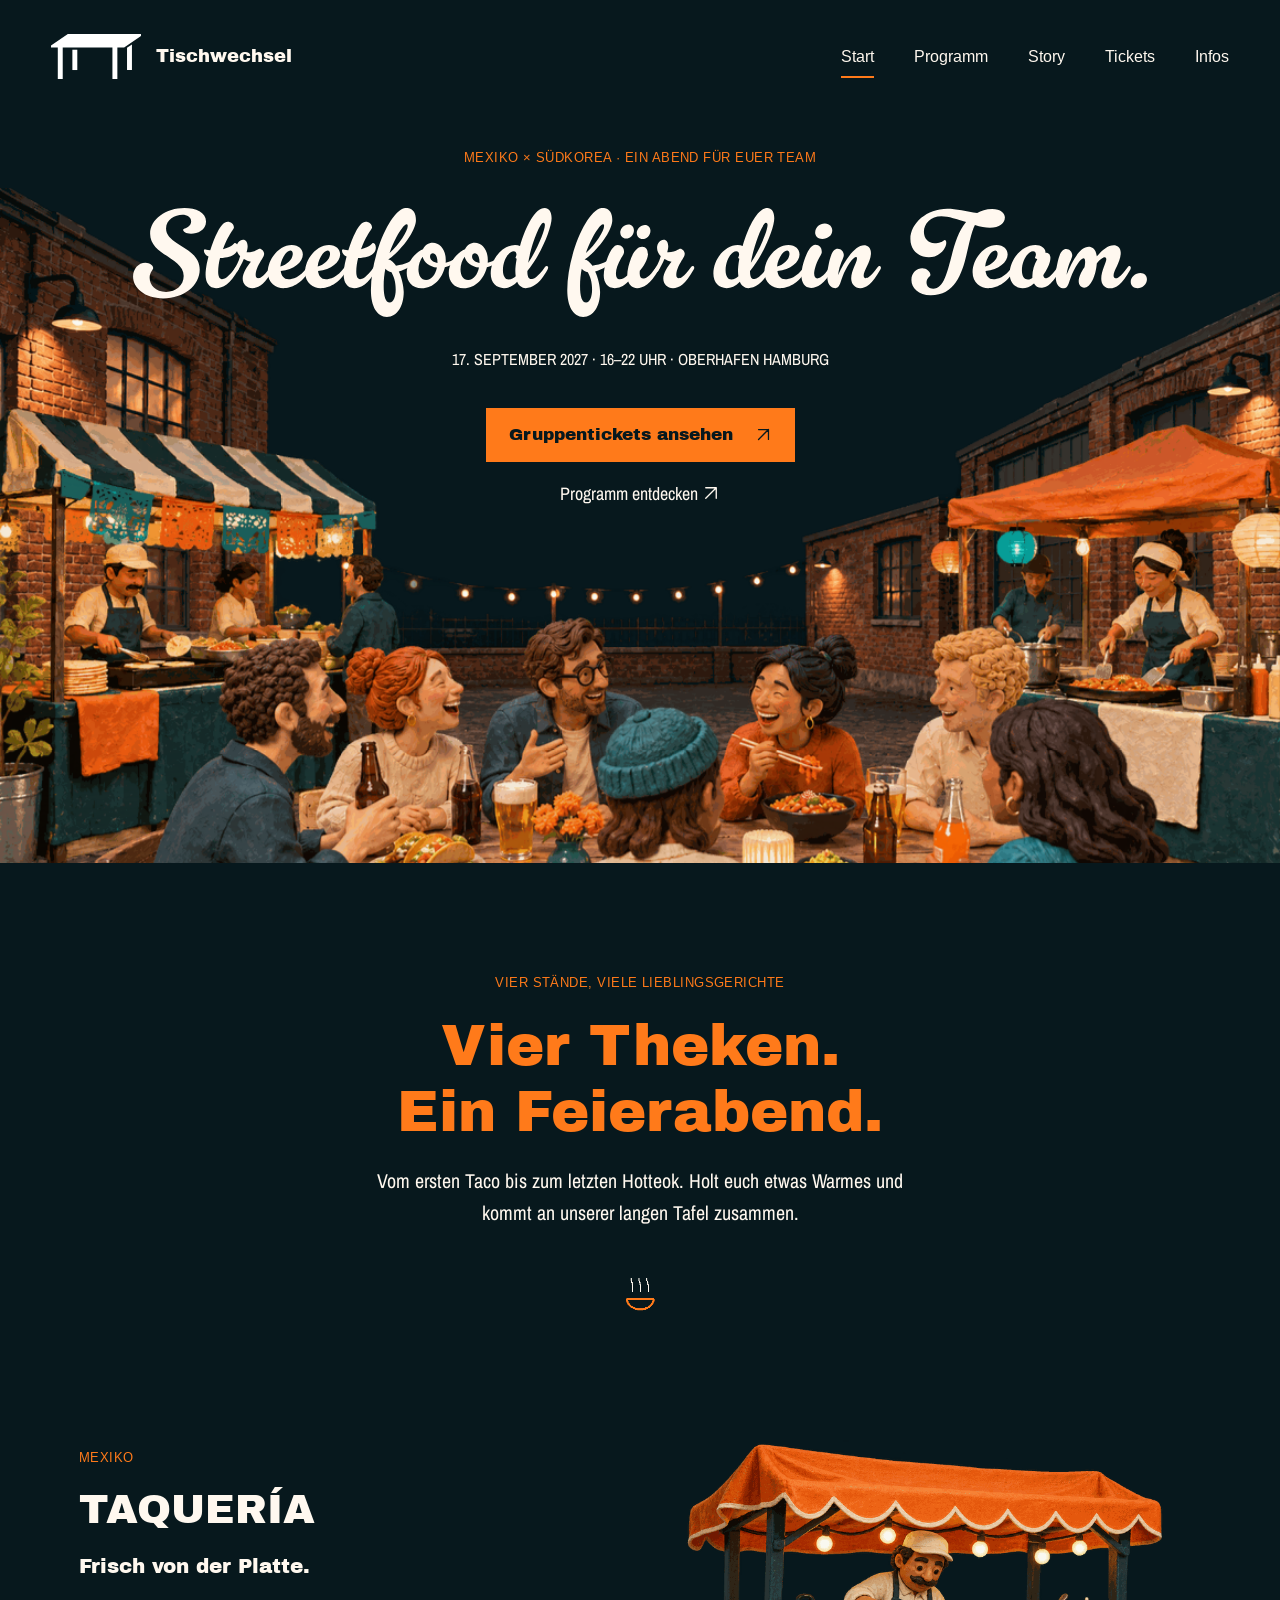
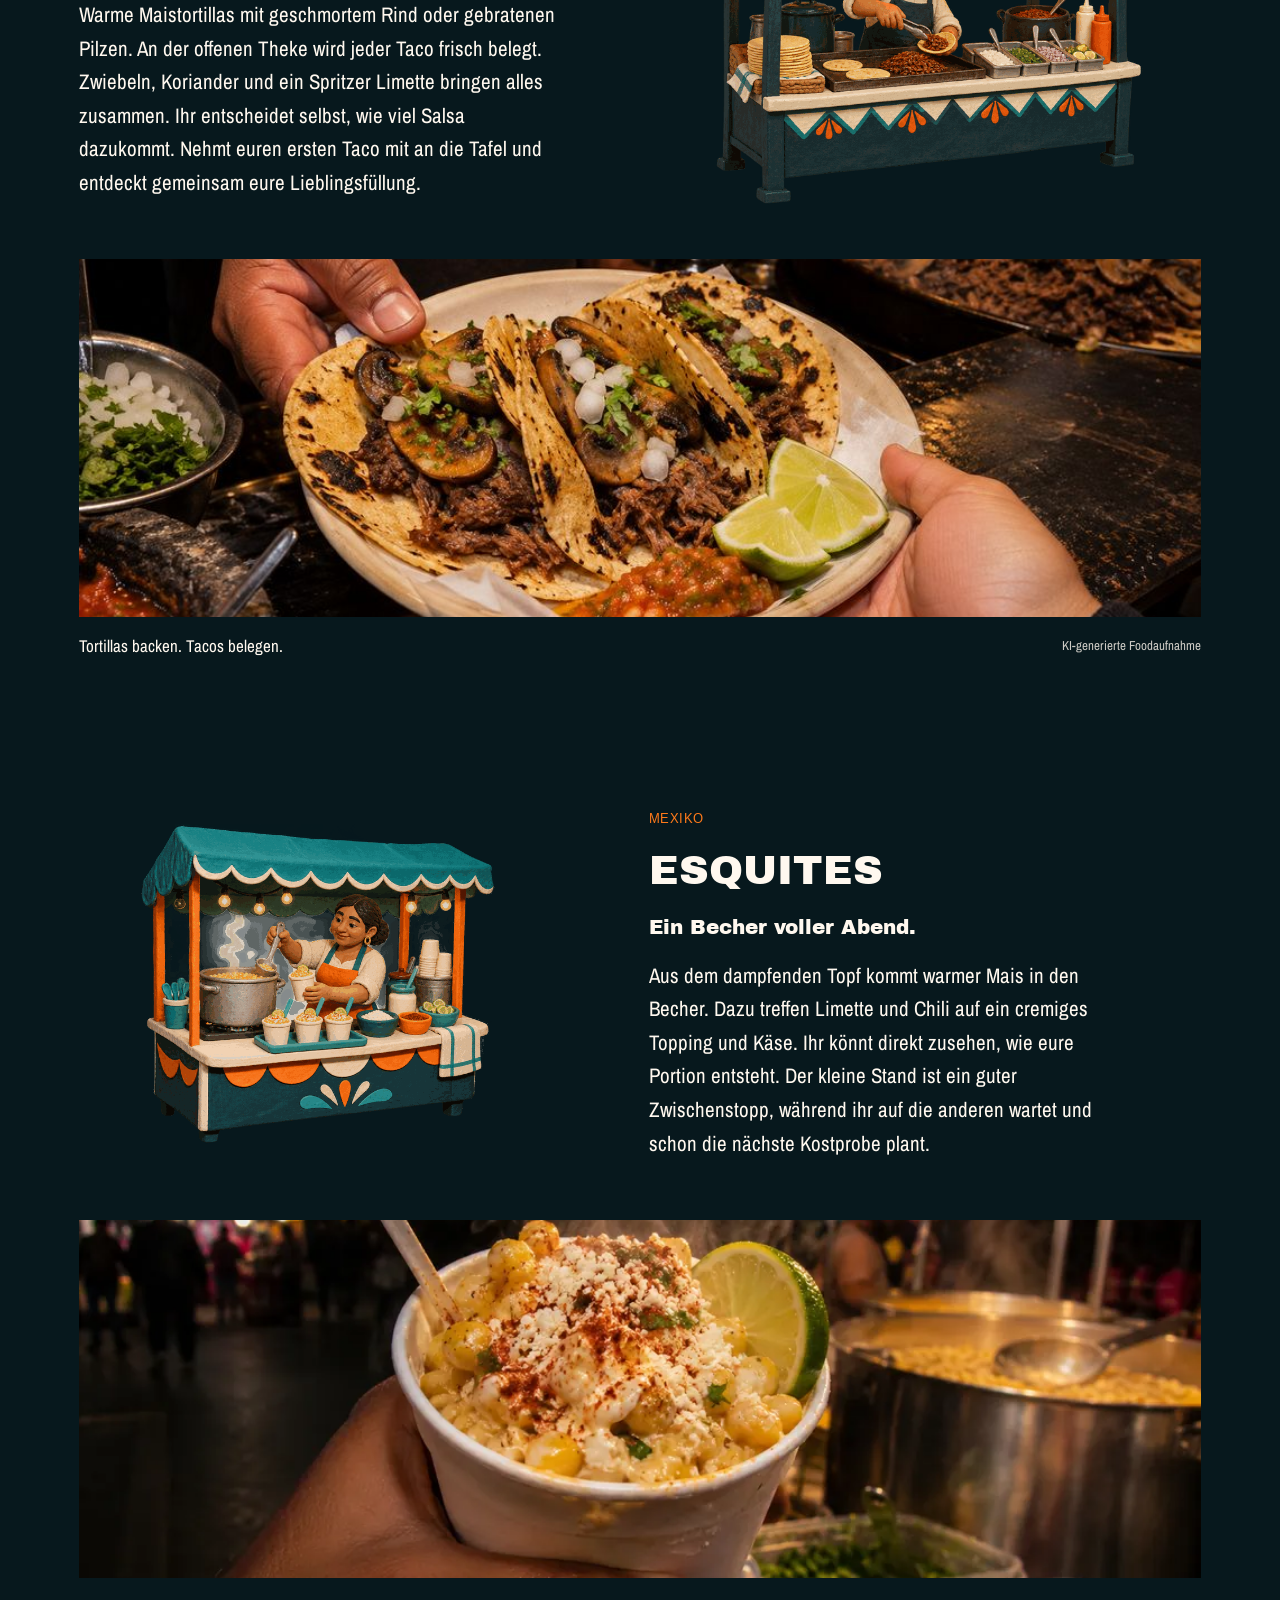
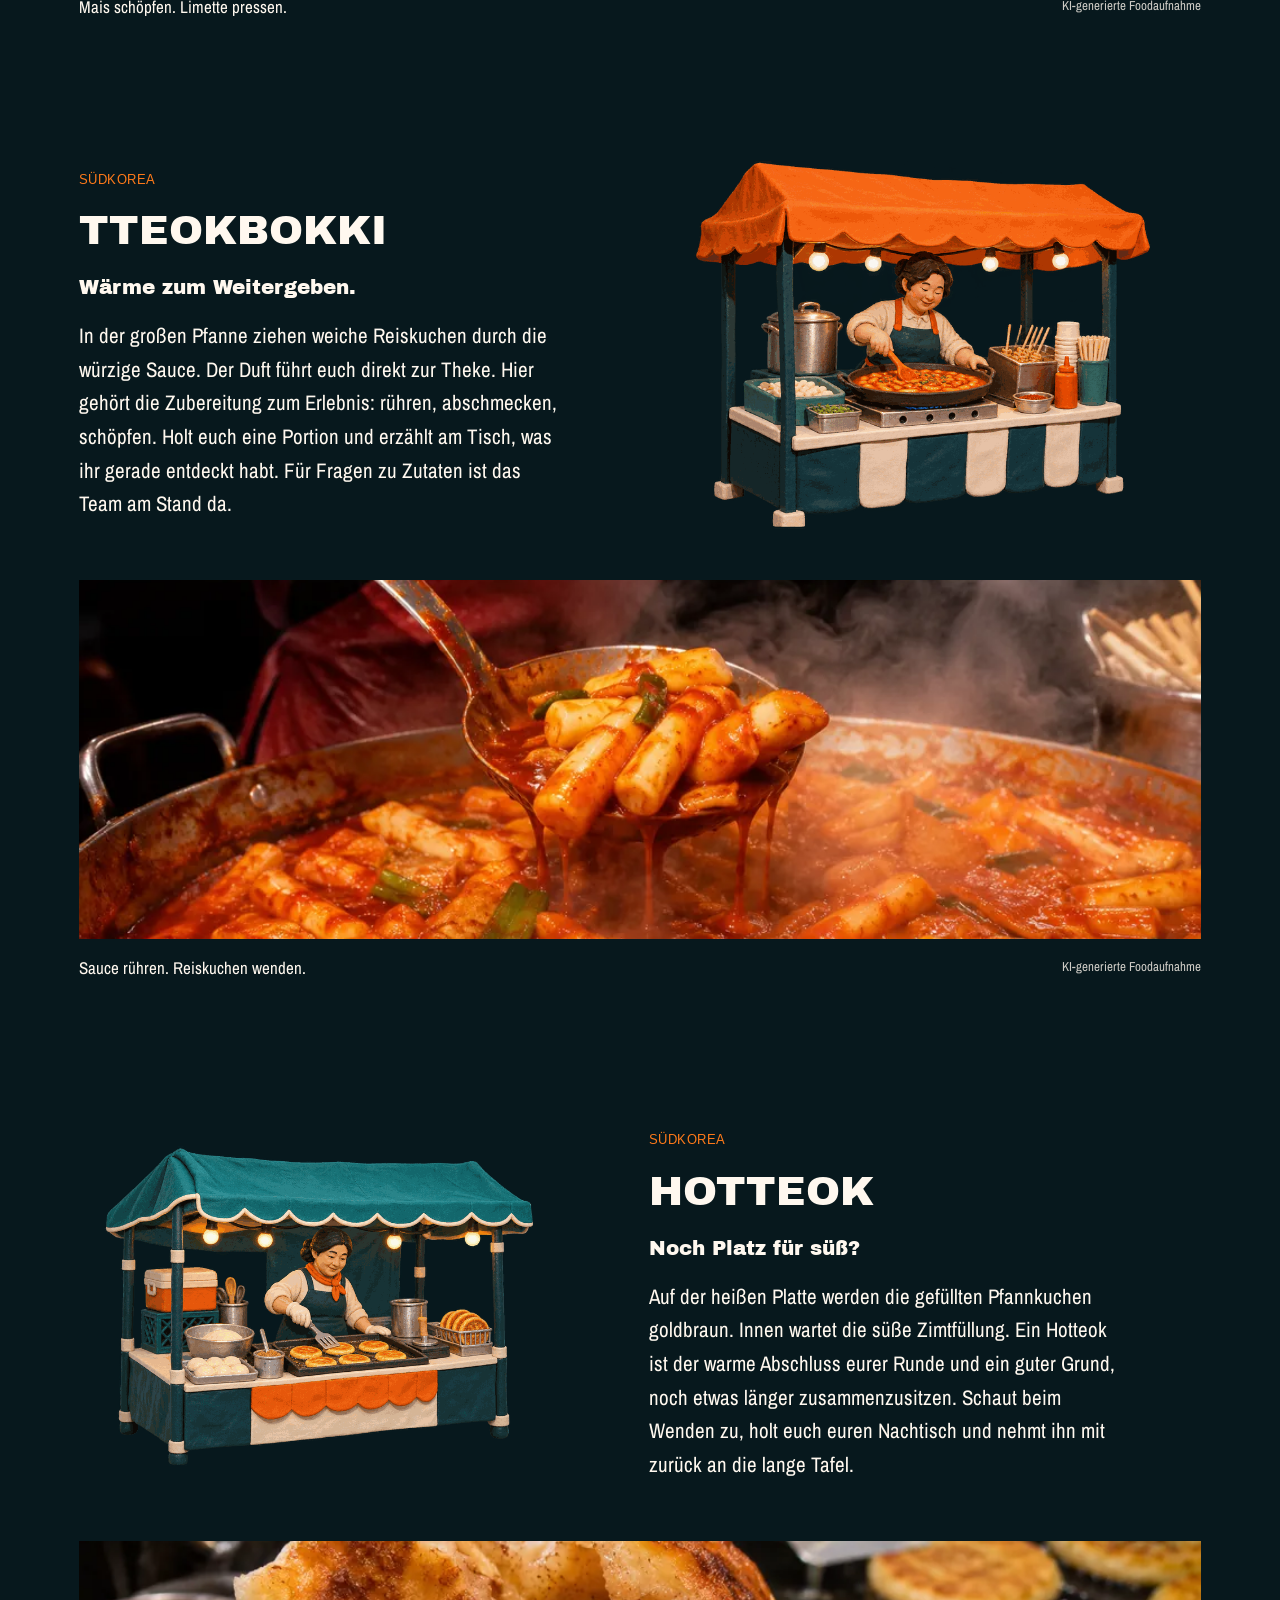
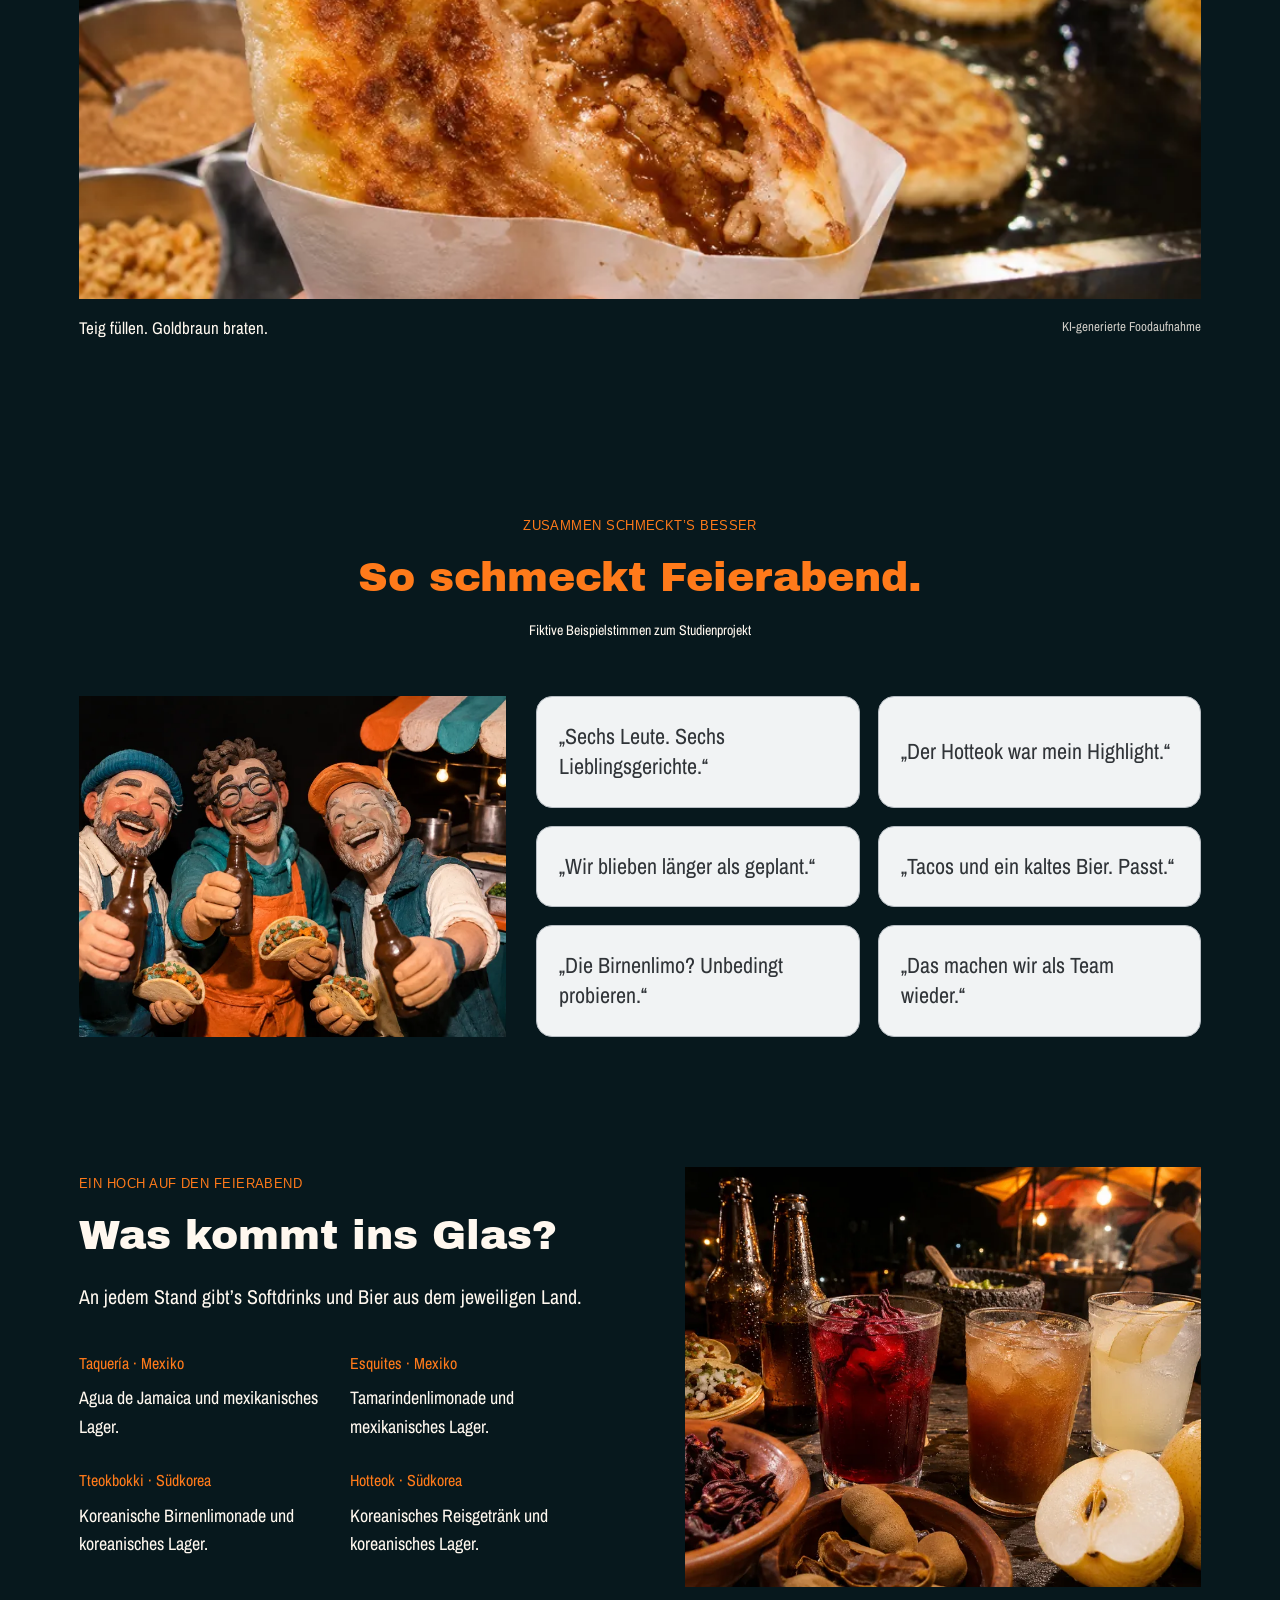
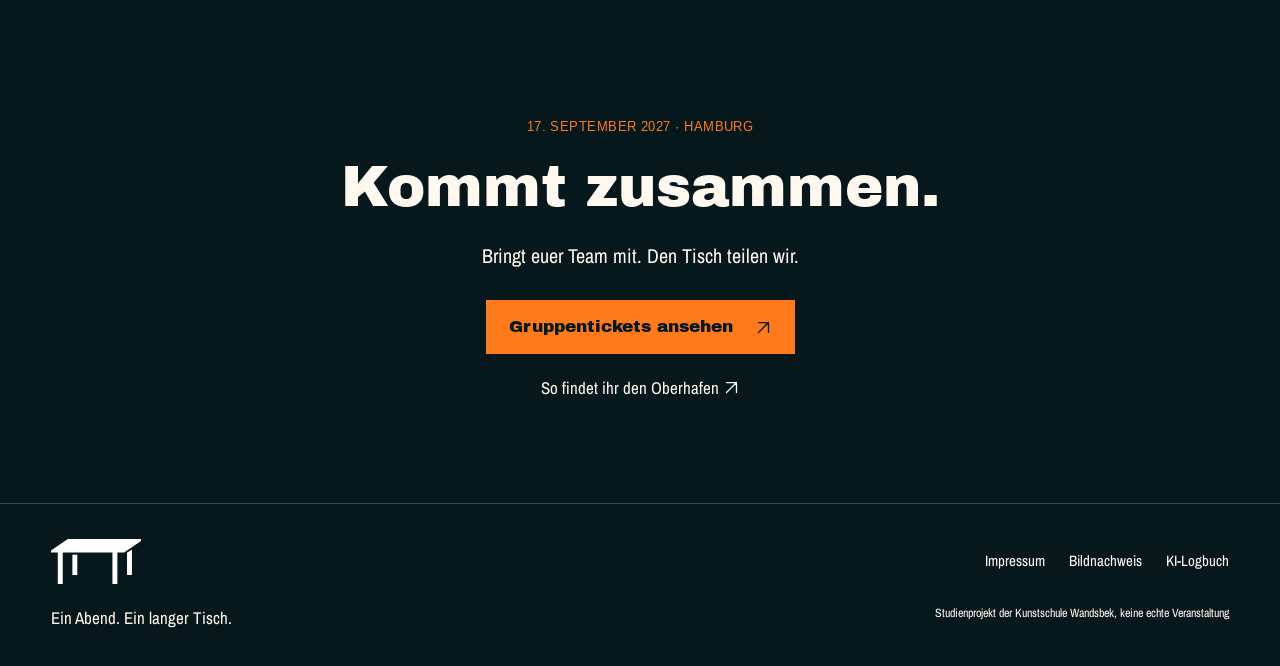
==== index.html @ f639841f "Add files via upload" ====
<!doctype html>
<html lang="de"><head><meta charset="utf-8"><meta name="viewport" content="width=device-width,initial-scale=1"><title>Tischwechsel – Streetfood für dein Team</title><meta name="description" content="Mexiko trifft Südkorea im Hamburger Oberhafen. Entdeckt vier Streetfood-Stände und plant euren Teamabend am 17. September 2027."><link rel="icon" href="images/favicon.png" type="image/png"><link rel="apple-touch-icon" sizes="180x180" href="images/apple-touch-icon.png"><link rel="stylesheet" href="css/style.css"><meta property="og:title" content="Tischwechsel – Streetfood für dein Team"><meta property="og:description" content="Mexiko trifft Südkorea im Hamburger Oberhafen. Entdeckt vier Streetfood-Stände und plant euren Teamabend am 17. September 2027."><meta property="og:image" content="https://donpx4-crypto.github.io/Tischwechsel-Hamburg-/images/hero-abendmarkt.webp"><meta property="og:type" content="website"><meta property="og:url" content="https://donpx4-crypto.github.io/Tischwechsel-Hamburg-/"><script type="application/ld+json">{"@context": "https://schema.org", "@type": "Event", "name": "Tischwechsel – Streetfood für dein Team", "startDate": "2027-09-17T16:00:00+02:00", "endDate": "2027-09-17T22:00:00+02:00", "location": {"@type": "Place", "name": "Oberhafenquartier Hamburg", "address": {"@type": "PostalAddress", "addressLocality": "Hamburg", "addressCountry": "DE"}}, "description": "Mexiko trifft Südkorea im Hamburger Oberhafen. Entdeckt vier Streetfood-Stände und plant euren Teamabend am 17. September 2027. Fiktives Studienprojekt.", "image": "https://donpx4-crypto.github.io/Tischwechsel-Hamburg-/images/hero-abendmarkt.webp"}</script><script src="js/site.js" defer></script></head><body><a class="skip-link" href="#inhalt">Zum Inhalt springen</a><header class="site-header"><a href="index.html" class="brand" aria-label="Tischwechsel – Startseite"><img src="images/logo.svg" alt="Tischwechsel" width="6184" height="3097" class=""><span class="brand-name">Tischwechsel</span></a><button class="menu-toggle" aria-expanded="false" aria-controls="hauptnavigation" hidden>Menü <span aria-hidden="true">+</span></button><nav id="hauptnavigation" aria-label="Hauptnavigation"><a href="index.html" aria-current="page">Start</a><a href="programm.html">Programm</a><a href="story.html">Story</a><a href="tickets.html">Tickets</a><a href="infos.html">Infos</a></nav></header><main id="inhalt" tabindex="-1"><section class="hero" aria-label="Willkommen beim Abendmarkt"><div class="hero-art" aria-hidden="true"><img src="images/hero-hintergrund.png" alt="" width="1200" height="675" class="parallax-layer layer-0"><img src="images/hero-staende.png" alt="" width="1200" height="675" class="parallax-layer layer-1"><img src="images/hero-tafel.png" alt="" width="1200" height="675" class="parallax-layer layer-2"><img src="images/hero-vordergrund.png" alt="" width="1200" height="675" class="parallax-layer layer-3"></div><div class="hero-copy"><p class="eyebrow">Mexiko × Südkorea · Ein Abend für euer Team</p><h1 class="hero-title"><img src="images/streetfood.svg" alt="Streetfood für dein Team." width="10874" height="1174" class=""></h1><p class="event-date"><time datetime="2027-09-17">17. September 2027</time> · <time datetime="2027-09-17T16:00:00+02:00">16</time>–<time datetime="2027-09-17T22:00:00+02:00">22 Uhr</time> · Oberhafen Hamburg</p><a class="button" href="tickets.html">Gruppentickets ansehen<svg class="arrow-icon" viewBox="0 0 24 24" aria-hidden="true" focusable="false"><path d="M5 19 19 5M5 5h14v14"/></svg></a><a class="text-link" href="programm.html">Programm entdecken <svg class="arrow-icon" viewBox="0 0 24 24" aria-hidden="true" focusable="false"><path d="M5 19 19 5M5 5h14v14"/></svg></a></div></section><section class="market-intro"><p class="eyebrow">Vier Stände, viele Lieblingsgerichte</p><h2>Vier Theken.<br>Ein Feierabend.</h2><p>Vom ersten Taco bis zum letzten Hotteok. Holt euch etwas Warmes und kommt an unserer langen Tafel zusammen.</p><picture class="steam"><source media="(prefers-reduced-motion: reduce)" srcset="images/dampf-statisch.png"><img src="images/dampf.gif" alt="" width="80" height="80" class="" loading="lazy"></picture></section><section class="stand-section " id="taqueria"><div class="stand-layout"><div class="stand-copy"><p class="eyebrow">Mexiko</p><h2>Taquería</h2><h3>Frisch von der Platte.</h3><p>Warme Maistortillas mit geschmortem Rind oder gebratenen Pilzen. An der offenen Theke wird jeder Taco frisch belegt. Zwiebeln, Koriander und ein Spritzer Limette bringen alles zusammen. Ihr entscheidet selbst, wie viel Salsa dazukommt. Nehmt euren ersten Taco mit an die Tafel und entdeckt gemeinsam eure Lieblingsfüllung.</p></div><img src="images/stand-taqueria.png" alt="Clay-Modell des Taquería-Stands mit offener Theke" width="850" height="567" class="stand-image reveal" loading="lazy"></div><figure class="food-figure reveal"><img src="images/food-tacos.jpg" alt="Nahaufnahme der Zubereitung von Taquería" width="1200" height="800" class="" loading="lazy"><figcaption><span>Tortillas backen. Tacos belegen.</span><span class="film-note">KI-generierte Foodaufnahme</span></figcaption></figure></section><section class="stand-section reverse" id="esquites"><div class="stand-layout"><div class="stand-copy"><p class="eyebrow">Mexiko</p><h2>Esquites</h2><h3>Ein Becher voller Abend.</h3><p>Aus dem dampfenden Topf kommt warmer Mais in den Becher. Dazu treffen Limette und Chili auf ein cremiges Topping und Käse. Ihr könnt direkt zusehen, wie eure Portion entsteht. Der kleine Stand ist ein guter Zwischenstopp, während ihr auf die anderen wartet und schon die nächste Kostprobe plant.</p></div><img src="images/stand-esquites.png" alt="Clay-Modell des Esquites-Stands mit offener Theke" width="850" height="567" class="stand-image reveal" loading="lazy"></div><figure class="food-figure reveal"><img src="images/food-esquites.webp" alt="Nahaufnahme der Zubereitung von Esquites" width="1200" height="800" class="" loading="lazy"><figcaption><span>Mais schöpfen. Limette pressen.</span><span class="film-note">KI-generierte Foodaufnahme</span></figcaption></figure></section><section class="stand-section " id="tteokbokki"><div class="stand-layout"><div class="stand-copy"><p class="eyebrow">Südkorea</p><h2>Tteokbokki</h2><h3>Wärme zum Weitergeben.</h3><p>In der großen Pfanne ziehen weiche Reiskuchen durch die würzige Sauce. Der Duft führt euch direkt zur Theke. Hier gehört die Zubereitung zum Erlebnis: rühren, abschmecken, schöpfen. Holt euch eine Portion und erzählt am Tisch, was ihr gerade entdeckt habt. Für Fragen zu Zutaten ist das Team am Stand da.</p></div><img src="images/stand-tteokbokki.png" alt="Clay-Modell des Tteokbokki-Stands mit offener Theke" width="850" height="567" class="stand-image reveal" loading="lazy"></div><figure class="food-figure reveal"><img src="images/food-tteokbokki.webp" alt="Nahaufnahme der Zubereitung von Tteokbokki" width="1200" height="800" class="" loading="lazy"><figcaption><span>Sauce rühren. Reiskuchen wenden.</span><span class="film-note">KI-generierte Foodaufnahme</span></figcaption></figure></section><section class="stand-section reverse" id="hotteok"><div class="stand-layout"><div class="stand-copy"><p class="eyebrow">Südkorea</p><h2>Hotteok</h2><h3>Noch Platz für süß?</h3><p>Auf der heißen Platte werden die gefüllten Pfannkuchen goldbraun. Innen wartet die süße Zimtfüllung. Ein Hotteok ist der warme Abschluss eurer Runde und ein guter Grund, noch etwas länger zusammenzusitzen. Schaut beim Wenden zu, holt euch euren Nachtisch und nehmt ihn mit zurück an die lange Tafel.</p></div><img src="images/stand-hotteok.png" alt="Clay-Modell des Hotteok-Stands mit offener Theke" width="850" height="567" class="stand-image reveal" loading="lazy"></div><figure class="food-figure reveal"><img src="images/food-hotteok.webp" alt="Nahaufnahme der Zubereitung von Hotteok" width="1200" height="800" class="" loading="lazy"><figcaption><span>Teig füllen. Goldbraun braten.</span><span class="film-note">KI-generierte Foodaufnahme</span></figcaption></figure></section><section class="love"><p class="eyebrow">Zusammen schmeckt’s besser</p><h2>So schmeckt Feierabend.</h2><p class="disclosure">Fiktive Beispielstimmen zum Studienprojekt</p><div class="love-grid"><img src="images/gaeste-bier-und-tacos.webp" alt="Drei fröhliche erwachsene Clay-Gäste halten Bier und Tacos in die Kamera" width="1200" height="800" class="love-photo" loading="lazy"><div class="quotes"><blockquote class="reveal"><p>„Sechs Leute. Sechs Lieblingsgerichte.“</p></blockquote><blockquote class="reveal"><p>„Der Hotteok war mein Highlight.“</p></blockquote><blockquote class="reveal"><p>„Wir blieben länger als geplant.“</p></blockquote><blockquote class="reveal"><p>„Tacos und ein kaltes Bier. Passt.“</p></blockquote><blockquote class="reveal"><p>„Die Birnenlimo? Unbedingt probieren.“</p></blockquote><blockquote class="reveal"><p>„Das machen wir als Team wieder.“</p></blockquote></div></div></section><section class="drinks"><div><p class="eyebrow">Ein Hoch auf den Feierabend</p><h2>Was kommt ins Glas?</h2><p>An jedem Stand gibt’s Softdrinks und Bier aus dem jeweiligen Land.</p><dl><dt>Taquería · Mexiko</dt><dd>Agua de Jamaica und mexikanisches Lager.</dd><dt>Esquites · Mexiko</dt><dd>Tamarindenlimonade und mexikanisches Lager.</dd><dt>Tteokbokki · Südkorea</dt><dd>Koreanische Birnenlimonade und koreanisches Lager.</dd><dt>Hotteok · Südkorea</dt><dd>Koreanisches Reisgetränk und koreanisches Lager.</dd></dl></div><img src="images/getraenke.webp" alt="Bier und verschiedene Softdrinks auf einem dunklen Markttisch" width="1200" height="800" class="reveal" loading="lazy"></section><section class="closing"><p class="eyebrow">17. September 2027 · Hamburg</p><h2>Kommt zusammen.</h2><p>Bringt euer Team mit. Den Tisch teilen wir.</p><a class="button" href="tickets.html">Gruppentickets ansehen<svg class="arrow-icon" viewBox="0 0 24 24" aria-hidden="true" focusable="false"><path d="M5 19 19 5M5 5h14v14"/></svg></a><a class="text-link" href="infos.html#anfahrt">So findet ihr den Oberhafen <svg class="arrow-icon" viewBox="0 0 24 24" aria-hidden="true" focusable="false"><path d="M5 19 19 5M5 5h14v14"/></svg></a></section></main><footer class="site-footer"><a class="brand" href="index.html"><img src="images/logo.svg" alt="Tischwechsel" width="6184" height="3097" class="" loading="lazy"> </a><p>Ein Abend. Ein langer Tisch.</p><div><a href="infos.html#impressum">Impressum</a><a href="infos.html#bildnachweis">Bildnachweis</a><a href="logbuch.pdf">KI-Logbuch</a></div><small>Studienprojekt der Kunstschule Wandsbek, keine echte Veranstaltung</small></footer></body></html>
---- css/style.css ----
@font-face{font-family:Archivo Black;src:url('../fonts/archivo-black.woff2') format('woff2');font-weight:400;font-display:swap}
@font-face{font-family:Archivo Narrow;src:url('../fonts/archivo-narrow.woff2') format('woff2');font-weight:400;font-display:swap}
@font-face{font-family:Navigation;src:url('../fonts/liberation-sans.woff2') format('woff2');font-weight:400;font-display:swap}
:root{--dunkel:#0E2F3A;--hell:#FFF8EF;--akzent-1:#FF7A1A;--akzent-2:#1FA4A4;--background:#07181d;--progress:0;color-scheme:dark}
*{box-sizing:border-box}html{scroll-behavior:smooth;scroll-padding-top:30px}body{margin:0;background:var(--background);color:var(--hell);font-family:'Archivo Narrow',sans-serif;font-size:20px;line-height:1.6}img{display:block;max-width:100%;height:auto}a{color:inherit;text-decoration:none}button,input,select,textarea{font:inherit}button,a,input,select,textarea,summary{-webkit-tap-highlight-color:transparent}:focus-visible{outline:3px solid var(--akzent-1);outline-offset:6px}button{cursor:pointer}h1,h2,h3,p,figure{margin:0}h1,h2,h3{line-height:1.15}h1,h2,h3,.button{font-family:'Archivo Black',sans-serif;font-weight:400}h2{font-size:clamp(30px,3.2vw,48px)}h3{font-size:23px}p+p{margin-top:20px}a.text-link{display:inline-block;border-bottom:1px solid transparent;transition:border-color .18s,transform .18s}.text-link:hover{border-color:var(--akzent-1);transform:translateY(-2px)}.button{display:inline-flex;align-items:center;justify-content:center;gap:22px;min-height:54px;padding:15px 23px;background:var(--akzent-1);color:var(--background);font-size:17px;line-height:1.3;border:0;transition:transform .18s,background .18s}.button:hover{transform:translateY(-3px);background:#ff9447}.button span{font-size:23px}.eyebrow{font-family:Navigation,sans-serif;font-size:13px;line-height:1.5;color:var(--akzent-1);text-transform:uppercase;letter-spacing:.035em}.skip-link{position:absolute;top:-100px;left:20px;z-index:20;background:var(--hell);color:var(--dunkel);padding:12px 20px}.skip-link:focus{top:12px}.site-header{display:flex;align-items:center;justify-content:space-between;gap:35px;max-width:1600px;margin:auto;padding:34px 4%;position:relative;z-index:5}.brand{display:inline-flex;align-items:center;gap:15px;flex-shrink:0}.brand-name{font:18px/1.2 "Archivo Black",sans-serif}.arrow-icon{display:inline-block;width:1em;height:1em;vertical-align:-.12em;fill:none;stroke:currentColor;stroke-width:1.8;stroke-linecap:round;stroke-linejoin:round;flex-shrink:0}.brand img{width:90px;height:auto}.site-header nav{display:flex;align-items:center;gap:40px;font:16px/1.5 Navigation,sans-serif}.site-header nav a{position:relative;padding:9px 0}.site-header nav a::after{content:'';height:2px;background:var(--akzent-1);position:absolute;left:0;right:0;bottom:0;transform:scaleX(0);transform-origin:left;transition:transform .18s}.site-header nav a:hover::after,.site-header nav a[aria-current=page]::after{transform:scaleX(1)}.menu-toggle{display:none;border:0;background:none;color:var(--hell);font:15px Navigation,sans-serif;padding:12px}.menu-toggle[hidden]{display:none}.hero{position:relative;min-height:750px;height:calc(100vw * .57);max-height:1000px;overflow:hidden;isolation:isolate}.hero-copy{text-align:center;position:relative;z-index:2;padding:35px 5% 0}.hero-title{margin:40px auto 30px;max-width:1200px;width:88%}.hero-title img{width:100%;height:auto}.event-date{font-size:16px;text-transform:uppercase}.hero .button{margin-top:35px}.hero .text-link{display:table;margin:18px auto 0;font-size:18px}.hero-art{position:absolute;inset:75px 0 -70px;z-index:-1;overflow:hidden}.parallax-layer{position:absolute;bottom:0;left:50%;width:100%;height:100%;max-width:none;object-fit:cover;object-position:center bottom;transform:translate(-50%,0);transform-origin:50% 80%}.layer-0{--depth:-120px}.layer-1{--depth:-75px}.layer-2{--depth:-32px}.layer-3{--depth:0px}.parallax-layer{transform:translate(-50%,calc(var(--progress) * var(--depth)));will-change:transform}.market-intro{text-align:center;max-width:740px;margin:auto;padding:110px 25px 60px}.market-intro h2{color:var(--akzent-1);font-size:clamp(36px,4.5vw,64px);margin:20px 0}.market-intro>p:not(.eyebrow){max-width:540px;margin:auto}.steam{display:block;width:50px;height:50px;margin:35px auto 0}.stand-section{max-width:1250px;margin:60px auto 120px;padding:0 5%}.stand-layout{display:grid;grid-template-columns:1fr 1.15fr;align-items:center;gap:8%;min-height:380px}.stand-copy h2{text-transform:uppercase;margin:18px 0 22px}.stand-copy h3{font-size:20px;margin-bottom:20px}.stand-copy>p:last-child{max-width:480px;font-size:21px}.stand-image{width:100%}.stand-section.reverse .stand-copy{grid-column:2;grid-row:1}.stand-section.reverse .stand-image{grid-column:1;grid-row:1}.food-figure{margin-top:45px}.food-figure>img{width:100%;height:clamp(240px,28vw,390px);object-fit:cover}.food-figure figcaption{display:flex;justify-content:space-between;gap:20px;align-items:center;padding:15px 0;font-size:17px}.film-note{font-size:13px;color:var(--hell);opacity:.8}.love{max-width:1250px;margin:auto;padding:40px 5% 100px}.love>h2,.love>.eyebrow,.love>.disclosure{text-align:center}.love h2{color:var(--akzent-1);margin:18px 0}.disclosure{font-size:14px}.love-grid{display:grid;grid-template-columns: .9fr 1.4fr;gap:30px;margin-top:55px;align-items:stretch}.love-photo{height:100%;width:100%;object-fit:cover}.quotes{display:grid;grid-template-columns:1fr 1fr;gap:18px}.quotes blockquote{background:#f1f3f4;color:#303438;border:1px solid #b7bdc3;border-radius:16px;margin:0;padding:25px 22px;display:flex;align-items:center;font-size:22px;line-height:1.35}.quotes blockquote:nth-child(2n){transition-delay:.06s}.drinks{display:grid;grid-template-columns:1fr 1fr;gap:8%;max-width:1250px;margin:30px auto 0;padding:0 5%;align-items:center}.drinks h2{margin:18px 0 22px}.drinks dl{display:grid;grid-template-columns:1fr 1fr;gap:8px 25px}.drinks dt{font-size:16px;color:var(--akzent-1);margin-top:18px}.drinks dd{margin:0;font-size:18px;grid-row:auto}.drinks dt:nth-of-type(1){grid-column:1;grid-row:1}.drinks dd:nth-of-type(1){grid-column:1;grid-row:2}.drinks dt:nth-of-type(2){grid-column:2;grid-row:1}.drinks dd:nth-of-type(2){grid-column:2;grid-row:2}.drinks dt:nth-of-type(3){grid-column:1;grid-row:3}.drinks dd:nth-of-type(3){grid-column:1;grid-row:4}.drinks dt:nth-of-type(4){grid-column:2;grid-row:3}.drinks dd:nth-of-type(4){grid-column:2;grid-row:4}.drinks>img{width:100%;height:420px;object-fit:cover}.closing{text-align:center;padding:130px 25px 100px}.closing h2{margin:18px 0 20px;font-size:clamp(35px,4.5vw,64px)}.closing .button{margin:28px 0 20px}.closing .text-link{display:table;margin:auto;font-size:17px}.site-footer{max-width:1400px;border-top:1px solid #31505a;margin:0 auto;padding:35px 4%;display:grid;grid-template-columns:1fr 1fr;gap:20px}.site-footer>.brand{grid-column:1}.site-footer>p{grid-column:1;font-size:17px}.site-footer>div{grid-column:2;grid-row:1;display:flex;align-items:center;justify-content:flex-end;gap:24px;font-size:15px}.site-footer small{grid-column:2;font-size:12px;text-align:right}.site-footer a:hover{text-decoration:underline}.page-intro{max-width:1250px;padding:80px 5% 85px;margin:auto}.page-intro h1{font-size:clamp(42px,6.5vw,88px);margin:25px 0 30px;letter-spacing:-.025em}.page-intro>p:last-child{max-width:650px;font-size:23px}.content-section{max-width:1250px;margin:0 auto 85px;padding:0 5%}.content-section h2{margin-bottom:28px}.content-section h3{margin:35px 0 18px}.content-section.narrow{max-width:900px}.content-section.narrow h2:not(:first-child){margin-top:65px}.schedule{margin-top:45px}.schedule>div{display:grid;grid-template-columns:1fr 1.1fr;gap:45px;padding:30px 0;border-top:1px solid #31505a}.schedule dt{display:flex;gap:25px;align-items:baseline;font-family:'Archivo Black',sans-serif;font-size:21px}.schedule time{color:var(--akzent-1);font-family:Navigation,sans-serif;font-size:18px}.schedule dd{margin:0}.story-split{display:grid;grid-template-columns:1fr 1fr;gap:6%;max-width:1250px;margin:0 auto 85px;padding:0 5%;align-items:center}.story-split h2{margin-bottom:25px}.story-split img{height:550px;object-fit:cover}.notice{border-left:3px solid var(--akzent-1);padding:15px 22px;background:var(--dunkel);margin-bottom:35px}.price-grid{display:grid;grid-template-columns:1fr 1fr;gap:25px}.price-grid article{background:var(--dunkel);padding:35px}.price-grid h3{margin:16px 0}.price{font:48px 'Archivo Black',sans-serif;margin:25px 0}.price small{font:18px 'Archivo Narrow',sans-serif}.price-grid .text-link{margin-top:25px}.small{font-size:15px;margin-top:20px}.form-section{display:grid;grid-template-columns:.8fr 1.2fr;gap:8%;max-width:1150px;margin:80px auto;padding:0 5%}.form-section h2{margin:20px 0 25px}.form-section>div>img{margin-top:30px;width:70px}fieldset{border:0;padding:0;margin:0}legend{font:23px 'Archivo Black',sans-serif;margin-bottom:20px}label{display:block;margin:18px 0 7px;font-family:Navigation,sans-serif;font-size:15px}input,select,textarea{width:100%;background:var(--dunkel);color:var(--hell);border:1px solid #78979b;border-radius:0;padding:12px 14px;font:18px Navigation,sans-serif;min-width:0}textarea{resize:vertical}.form-row{display:grid;grid-template-columns:1fr 1.6fr;gap:20px}.checkbox{display:flex;gap:12px;align-items:start;line-height:1.5;margin:25px 0}.checkbox input{width:20px;height:20px;flex-shrink:0;accent-color:var(--akzent-1)}.total{margin-top:20px;font-size:24px}#form-status:not(:empty){padding:20px;border-left:3px solid var(--akzent-2);background:var(--dunkel);margin-top:25px}.info-heading{display:flex;align-items:center;gap:25px;margin-bottom:25px}.info-heading h2{margin:0}.two-columns{display:grid;grid-template-columns:1fr 1fr;gap:8%}.two-columns h3{margin-top:0}details{border-top:1px solid #31505a;padding:20px 0}details:last-of-type{border-bottom:1px solid #31505a}summary{cursor:pointer;font-size:23px;line-height:1.4;padding-right:25px}details p{margin-top:20px}.credits>div{display:grid;grid-template-columns:1fr 1.5fr;gap:30px;border-top:1px solid #31505a;padding:14px 0}.credits dt{overflow-wrap:anywhere}.credits dd{margin:0}.error-content{max-width:1150px;display:grid;grid-template-columns:1fr 1fr;gap:50px;margin:0 auto 100px;padding:0 5%;align-items:center}.error-content p{margin:25px 0}.reveal{transition:opacity .65s ease,transform .65s cubic-bezier(.2,.7,.2,1)}.reveal-pending{opacity:0;transform:translateY(20px)}.stand-image.reveal-pending{transform:translateX(35px)}.reverse .stand-image.reveal-pending{transform:translateX(-35px)}
@media(max-width:900px){.site-header{flex-wrap:wrap;padding:25px 5%}.brand img{width:76px}.brand-name{font-size:15px}.site-header nav{gap:25px;font-size:15px}.hero{height:750px}.hero-copy{padding-top:45px}.hero-title{width:100%;margin-top:35px}.hero-art{inset:180px -15% -45px}.hero .eyebrow{font-size:11px}.stand-layout{gap:5%}.stand-copy h2{font-size:32px}.stand-copy>p:last-child{font-size:19px}.quotes blockquote{font-size:19px;padding:20px}.drinks{gap:5%}.story-split img{height:480px}.schedule dt{display:block}.schedule time{display:block;margin-bottom:10px}}
@media(max-width:650px){body{font-size:19px}.site-header{gap:15px}.site-header nav{width:100%;justify-content:space-between;gap:10px;font-size:14px}.menu-toggle:not([hidden]){display:block}.site-header.menu-ready nav{display:none}.site-header.menu-ready.menu-open nav{display:flex;flex-wrap:wrap;padding-top:15px}.hero{min-height:650px;height:700px}.hero-copy{padding:35px 5% 0}.hero-title{margin:35px auto 30px;width:100%}.hero-title img{min-height:50px;object-fit:contain}.event-date{max-width:280px;margin:auto;font-size:14px;line-height:1.8}.hero .eyebrow{max-width:300px;margin:auto;line-height:1.8}.hero .button{margin-top:25px;font-size:15px}.hero .text-link{font-size:16px}.hero-art{inset:265px -43% -25px}.layer-0{--depth:-70px}.layer-1{--depth:-44px}.layer-2{--depth:-18px}.market-intro{padding:70px 25px 35px}.market-intro h2{font-size:40px}.stand-section{padding:0 6%;margin:45px auto 80px}.stand-layout{display:flex;flex-direction:column;gap:20px;align-items:stretch}.stand-copy{display:contents}.stand-copy .eyebrow{order:0}.stand-copy h2{order:1;font-size:35px;margin:0 0 5px}.stand-image{order:2;margin:10px 0 20px}.stand-copy h3{order:3;margin:0}.stand-copy>p:last-child{order:4;font-size:20px}.food-figure{margin-top:30px}.food-figure>img{height:250px}.food-figure figcaption{display:block;padding:13px 0;font-size:16px}.film-note{display:block;font-size:12px;margin-top:5px}.love{padding:30px 6% 70px}.love h2{font-size:32px}.love-grid{grid-template-columns:1fr;gap:20px;margin-top:30px}.love-photo{height:290px}.quotes{gap:12px}.quotes blockquote{padding:18px 15px;font-size:20px;min-height:110px}.drinks{grid-template-columns:1fr;padding:0 6%;gap:30px}.drinks>img{height:290px}.closing{padding:80px 6%}.site-footer{grid-template-columns:1fr;padding:30px 6%}.site-footer>div,.site-footer small{grid-column:1;grid-row:auto;justify-content:flex-start;text-align:left;flex-wrap:wrap}.page-intro{padding:55px 6% 60px}.page-intro h1{font-size:43px}.page-intro>p:last-child{font-size:21px}.content-section{padding:0 6%;margin-bottom:60px}.schedule>div{grid-template-columns:1fr;gap:15px;padding:25px 0}.schedule dt{display:flex;gap:20px;align-items:baseline;font-size:20px}.schedule time{margin:0}.story-split,.price-grid,.form-section,.two-columns,.error-content{grid-template-columns:1fr}.story-split{gap:30px;padding:0 6%}.story-split img{height:350px}.price-grid article{padding:25px}.form-section{padding:0 6%;gap:35px;margin:60px auto}.form-row{grid-template-columns:1fr 1.3fr;gap:12px}.credits>div{grid-template-columns:1fr;gap:5px}.info-heading{gap:15px}.info-heading img{width:42px}.info-heading h2{font-size:28px}.two-columns{gap:30px}.error-content{gap:25px}.steam{margin-top:20px}}
@media(prefers-reduced-motion:reduce){html{scroll-behavior:auto}*,*::before,*::after{animation:none!important;transition:none!important}.parallax-layer{transform:translate(-50%,0)!important;will-change:auto}.reveal,.reveal-pending{opacity:1!important;transform:none!important}}
@media print{.site-header,.site-footer,.skip-link,.menu-toggle,.steam{display:none!important}body{background:white;color:#0e2f3a;font-size:12pt}a{color:inherit}.hero{height:auto;min-height:0}.hero-art{display:none}.hero-copy{padding:20px}.hero-title img{filter:brightness(.15)}.eyebrow{color:#0e2f3a}.stand-section,.content-section,.closing{margin:20px auto;padding:15px}.stand-layout,.story-split,.form-section,.drinks{display:block}.reveal{opacity:1!important;transform:none!important}.food-figure>img,.stand-image{max-height:230px;object-fit:contain}.button{color:#0e2f3a;border:1px solid #0e2f3a;background:none}.love-photo{max-height:250px}.quotes blockquote,.price-grid article,.notice{background:none;border:1px solid #aaa}.hero-title{max-width:600px}details{break-inside:avoid}details::details-content{content-visibility:visible}.page-intro{padding:20px}h1,h2,h3{break-after:avoid}figure{break-inside:avoid}}
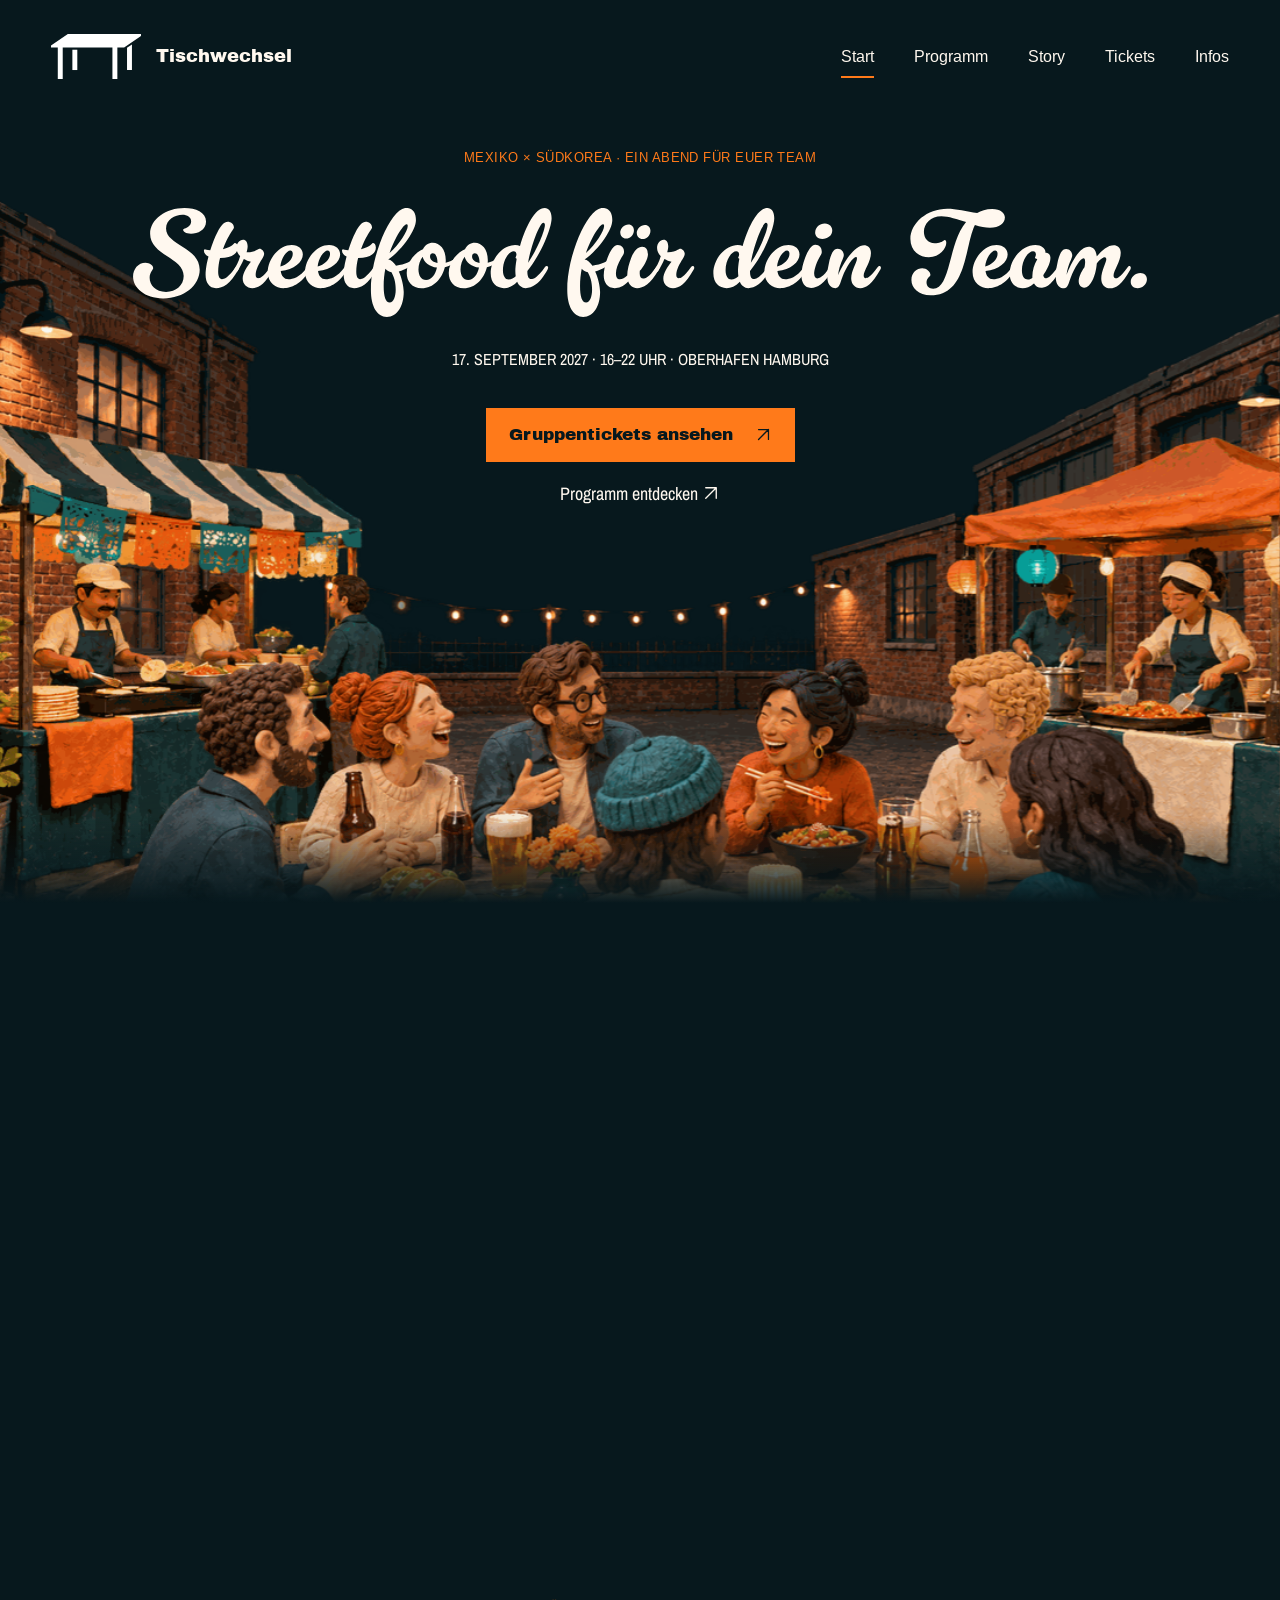
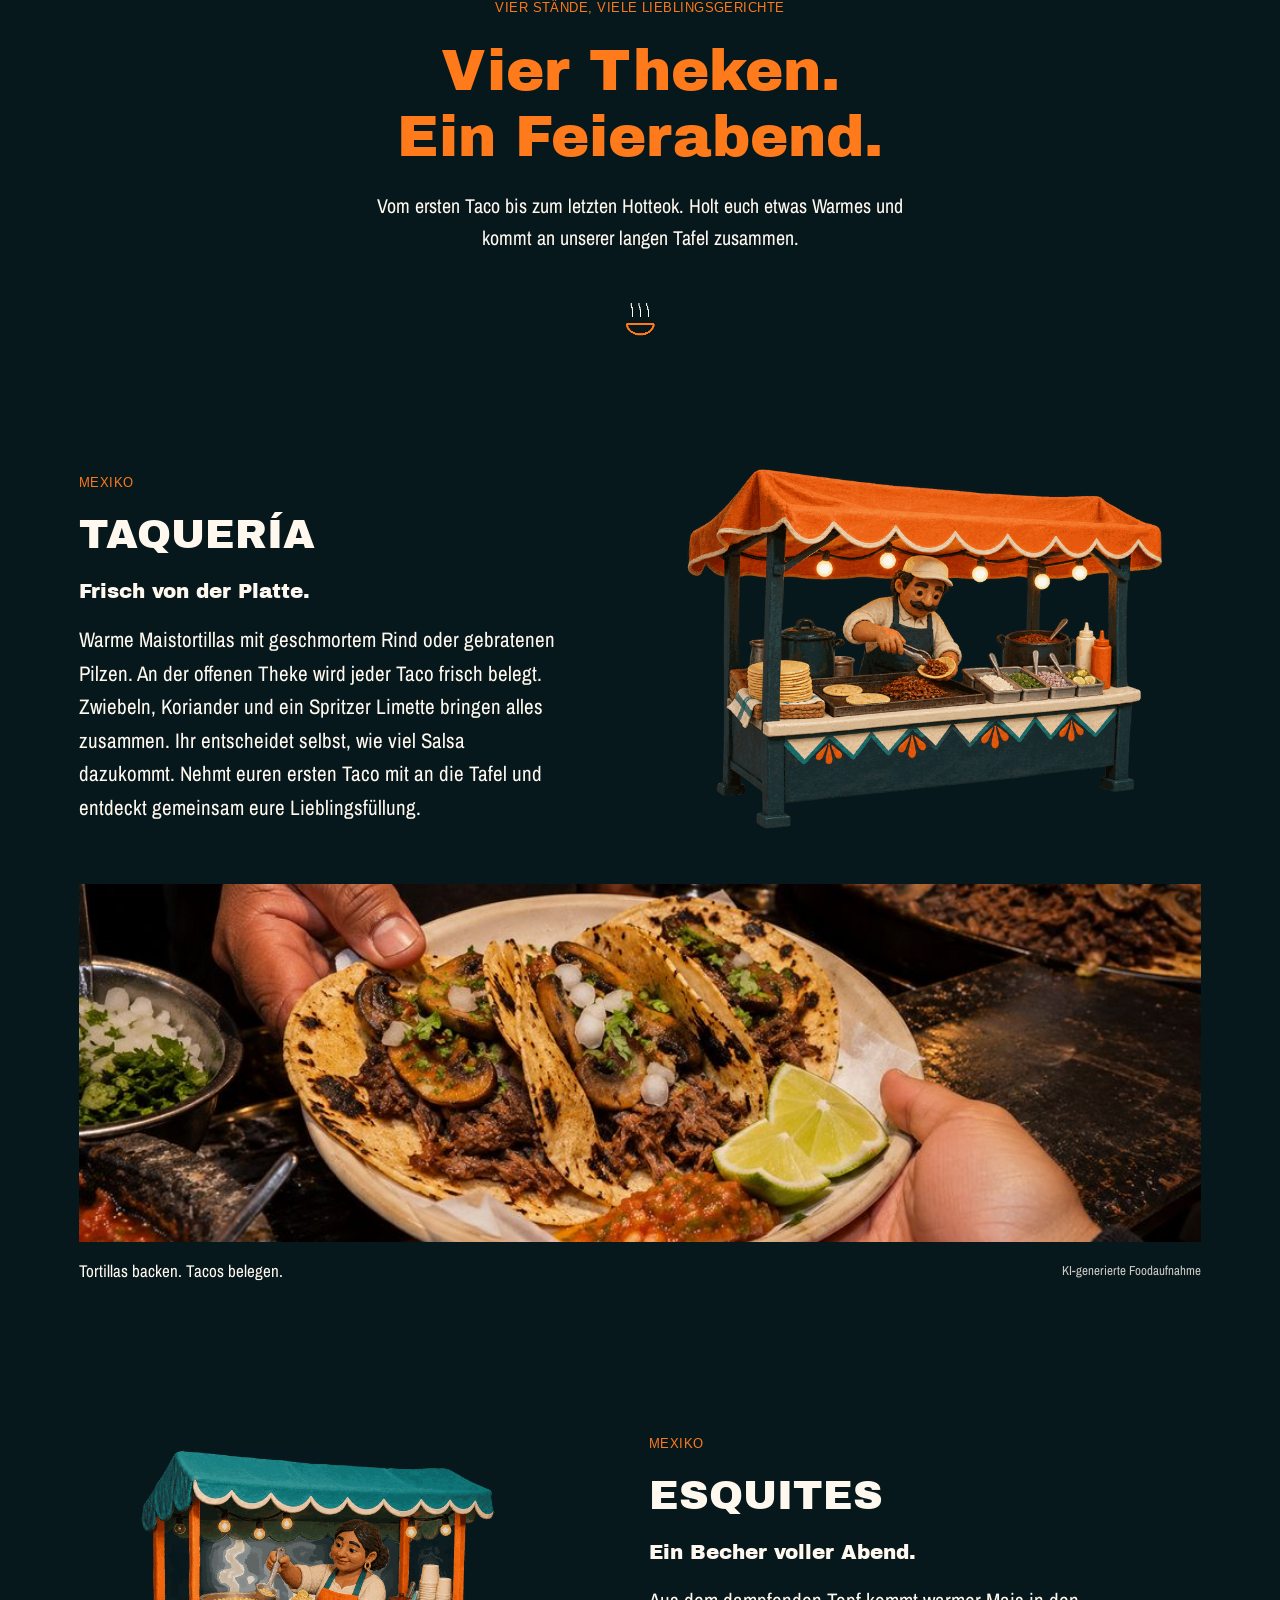
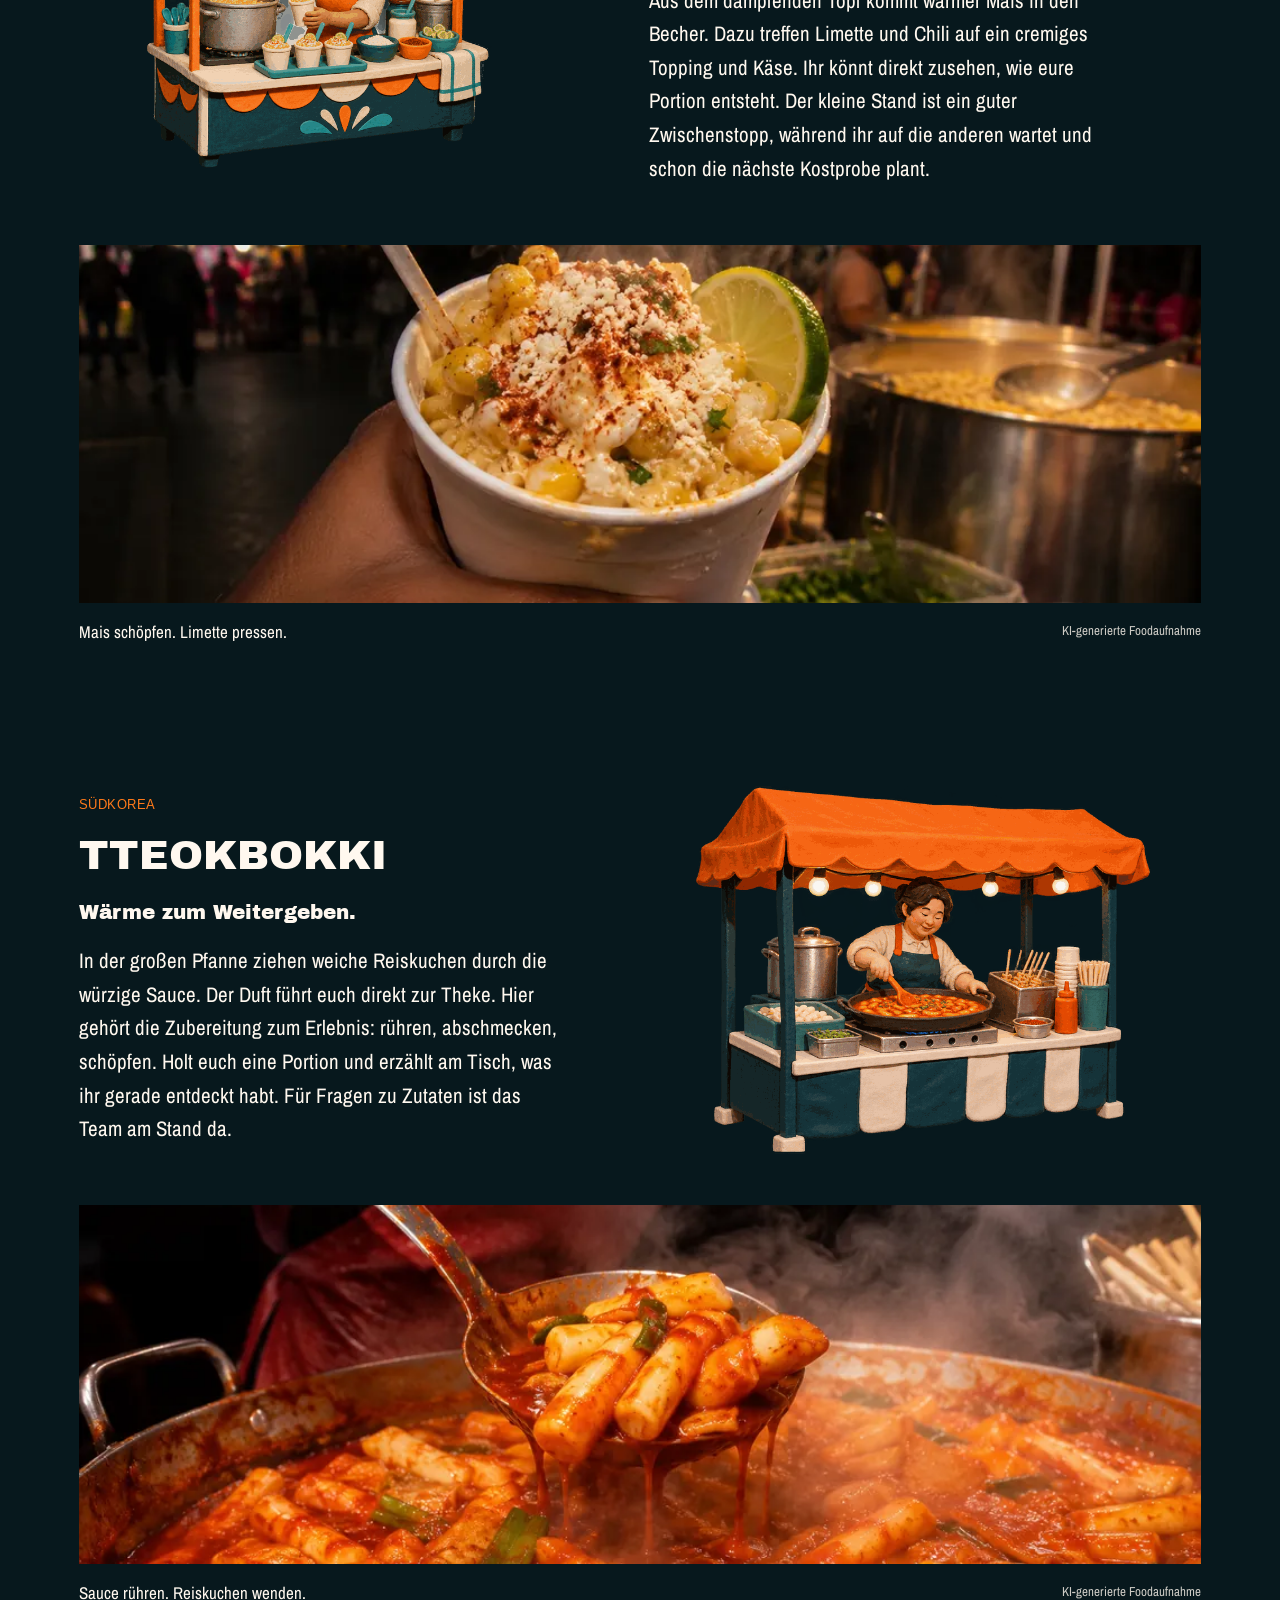
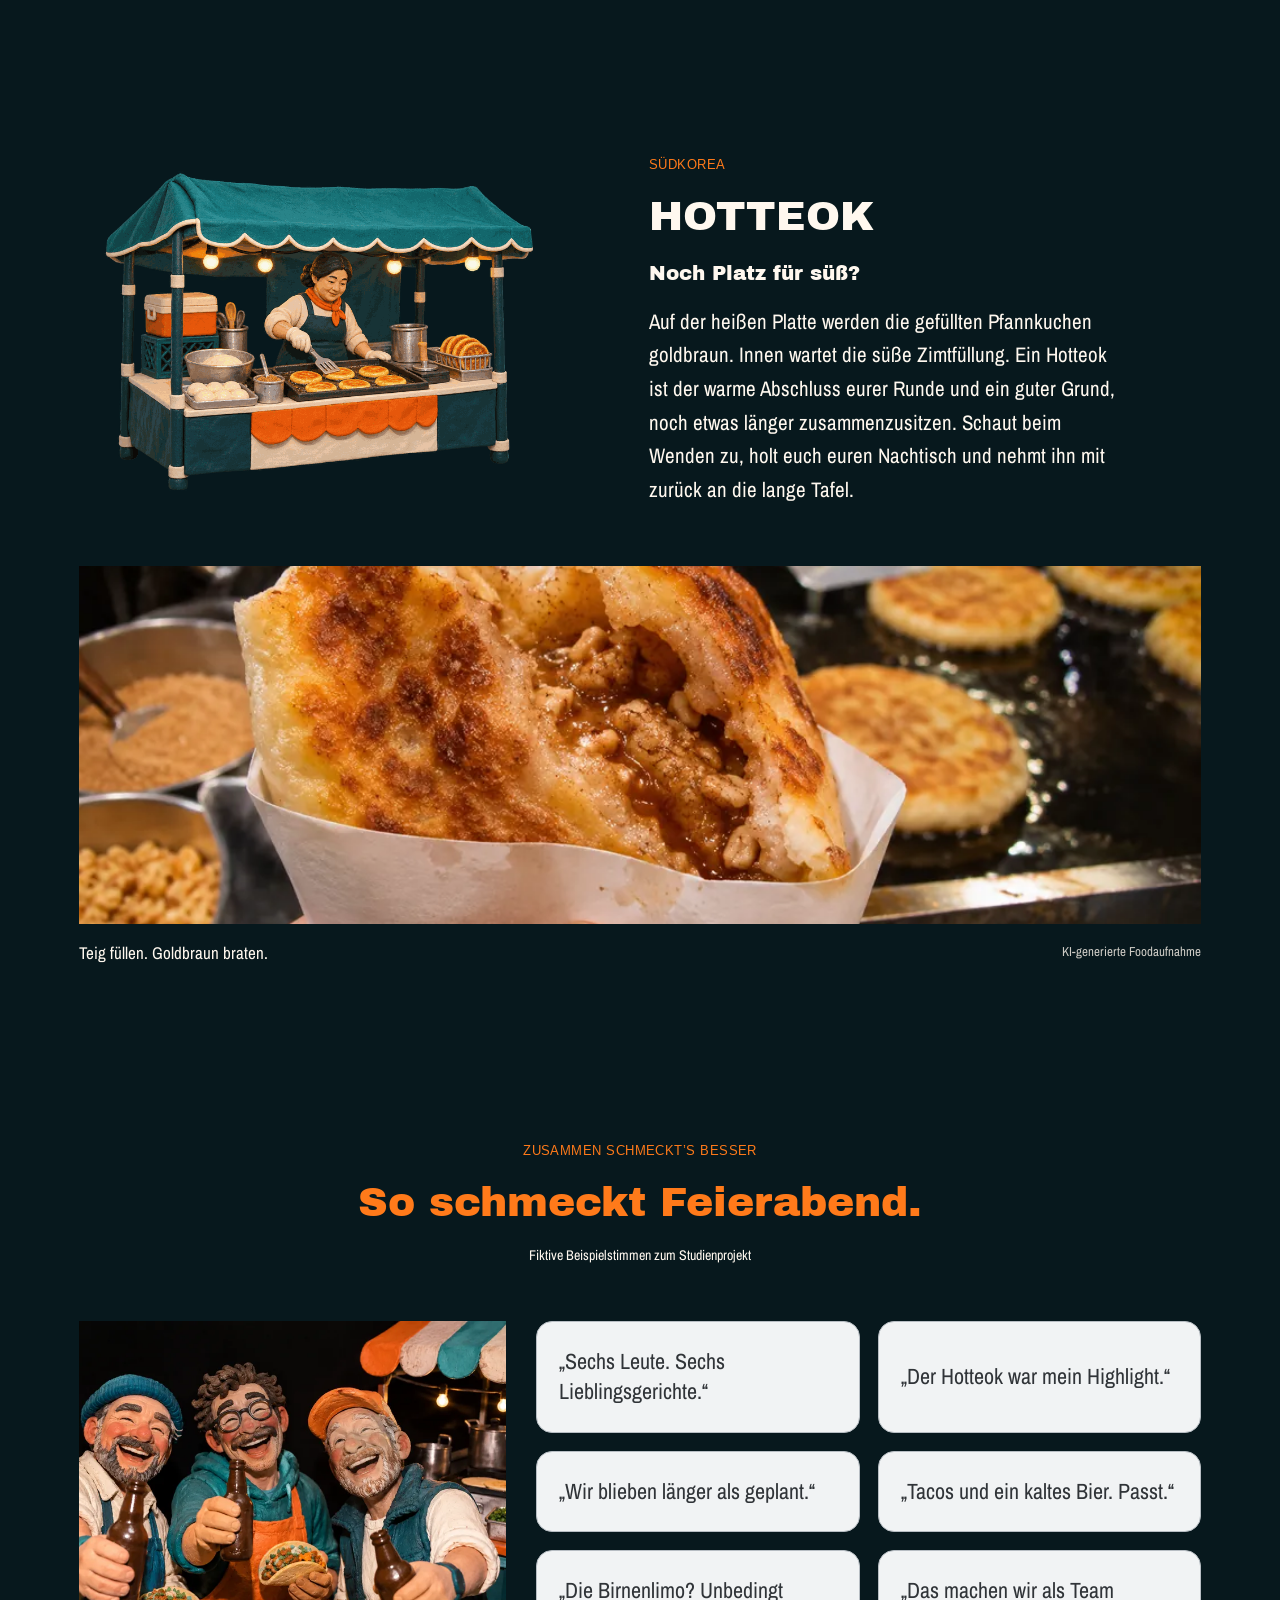
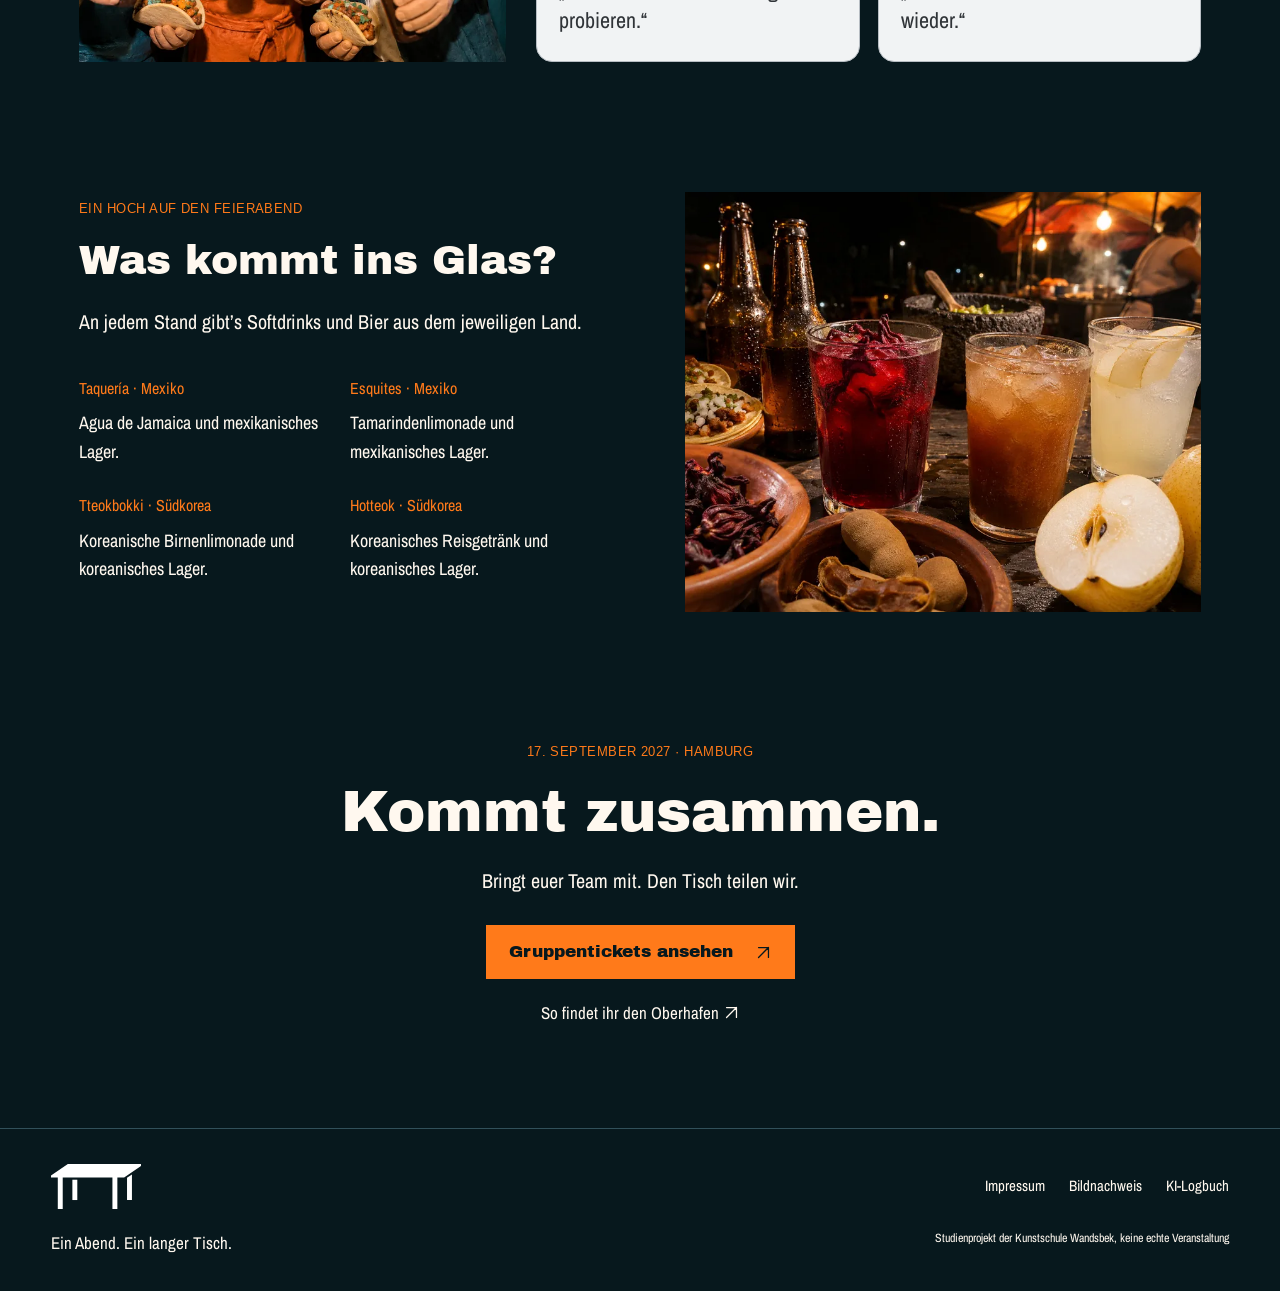
==== commit 9ad32b1a: "Add files via upload" ====
--- a/index.html
+++ b/index.html
@@ -1,2 +1,2 @@
 <!doctype html>
-<html lang="de"><head><meta charset="utf-8"><meta name="viewport" content="width=device-width,initial-scale=1"><title>Tischwechsel – Streetfood für dein Team</title><meta name="description" content="Mexiko trifft Südkorea im Hamburger Oberhafen. Entdeckt vier Streetfood-Stände und plant euren Teamabend am 17. September 2027."><link rel="icon" href="images/favicon.png" type="image/png"><link rel="apple-touch-icon" sizes="180x180" href="images/apple-touch-icon.png"><link rel="stylesheet" href="css/style.css"><meta property="og:title" content="Tischwechsel – Streetfood für dein Team"><meta property="og:description" content="Mexiko trifft Südkorea im Hamburger Oberhafen. Entdeckt vier Streetfood-Stände und plant euren Teamabend am 17. September 2027."><meta property="og:image" content="https://donpx4-crypto.github.io/Tischwechsel-Hamburg-/images/hero-abendmarkt.webp"><meta property="og:type" content="website"><meta property="og:url" content="https://donpx4-crypto.github.io/Tischwechsel-Hamburg-/"><script type="application/ld+json">{"@context": "https://schema.org", "@type": "Event", "name": "Tischwechsel – Streetfood für dein Team", "startDate": "2027-09-17T16:00:00+02:00", "endDate": "2027-09-17T22:00:00+02:00", "location": {"@type": "Place", "name": "Oberhafenquartier Hamburg", "address": {"@type": "PostalAddress", "addressLocality": "Hamburg", "addressCountry": "DE"}}, "description": "Mexiko trifft Südkorea im Hamburger Oberhafen. Entdeckt vier Streetfood-Stände und plant euren Teamabend am 17. September 2027. Fiktives Studienprojekt.", "image": "https://donpx4-crypto.github.io/Tischwechsel-Hamburg-/images/hero-abendmarkt.webp"}</script><script src="js/site.js" defer></script></head><body><a class="skip-link" href="#inhalt">Zum Inhalt springen</a><header class="site-header"><a href="index.html" class="brand" aria-label="Tischwechsel – Startseite"><img src="images/logo.svg" alt="Tischwechsel" width="6184" height="3097" class=""><span class="brand-name">Tischwechsel</span></a><button class="menu-toggle" aria-expanded="false" aria-controls="hauptnavigation" hidden>Menü <span aria-hidden="true">+</span></button><nav id="hauptnavigation" aria-label="Hauptnavigation"><a href="index.html" aria-current="page">Start</a><a href="programm.html">Programm</a><a href="story.html">Story</a><a href="tickets.html">Tickets</a><a href="infos.html">Infos</a></nav></header><main id="inhalt" tabindex="-1"><section class="hero" aria-label="Willkommen beim Abendmarkt"><div class="hero-art" aria-hidden="true"><img src="images/hero-hintergrund.png" alt="" width="1200" height="675" class="parallax-layer layer-0"><img src="images/hero-staende.png" alt="" width="1200" height="675" class="parallax-layer layer-1"><img src="images/hero-tafel.png" alt="" width="1200" height="675" class="parallax-layer layer-2"><img src="images/hero-vordergrund.png" alt="" width="1200" height="675" class="parallax-layer layer-3"></div><div class="hero-copy"><p class="eyebrow">Mexiko × Südkorea · Ein Abend für euer Team</p><h1 class="hero-title"><img src="images/streetfood.svg" alt="Streetfood für dein Team." width="10874" height="1174" class=""></h1><p class="event-date"><time datetime="2027-09-17">17. September 2027</time> · <time datetime="2027-09-17T16:00:00+02:00">16</time>–<time datetime="2027-09-17T22:00:00+02:00">22 Uhr</time> · Oberhafen Hamburg</p><a class="button" href="tickets.html">Gruppentickets ansehen<svg class="arrow-icon" viewBox="0 0 24 24" aria-hidden="true" focusable="false"><path d="M5 19 19 5M5 5h14v14"/></svg></a><a class="text-link" href="programm.html">Programm entdecken <svg class="arrow-icon" viewBox="0 0 24 24" aria-hidden="true" focusable="false"><path d="M5 19 19 5M5 5h14v14"/></svg></a></div></section><section class="market-intro"><p class="eyebrow">Vier Stände, viele Lieblingsgerichte</p><h2>Vier Theken.<br>Ein Feierabend.</h2><p>Vom ersten Taco bis zum letzten Hotteok. Holt euch etwas Warmes und kommt an unserer langen Tafel zusammen.</p><picture class="steam"><source media="(prefers-reduced-motion: reduce)" srcset="images/dampf-statisch.png"><img src="images/dampf.gif" alt="" width="80" height="80" class="" loading="lazy"></picture></section><section class="stand-section " id="taqueria"><div class="stand-layout"><div class="stand-copy"><p class="eyebrow">Mexiko</p><h2>Taquería</h2><h3>Frisch von der Platte.</h3><p>Warme Maistortillas mit geschmortem Rind oder gebratenen Pilzen. An der offenen Theke wird jeder Taco frisch belegt. Zwiebeln, Koriander und ein Spritzer Limette bringen alles zusammen. Ihr entscheidet selbst, wie viel Salsa dazukommt. Nehmt euren ersten Taco mit an die Tafel und entdeckt gemeinsam eure Lieblingsfüllung.</p></div><img src="images/stand-taqueria.png" alt="Clay-Modell des Taquería-Stands mit offener Theke" width="850" height="567" class="stand-image reveal" loading="lazy"></div><figure class="food-figure reveal"><img src="images/food-tacos.jpg" alt="Nahaufnahme der Zubereitung von Taquería" width="1200" height="800" class="" loading="lazy"><figcaption><span>Tortillas backen. Tacos belegen.</span><span class="film-note">KI-generierte Foodaufnahme</span></figcaption></figure></section><section class="stand-section reverse" id="esquites"><div class="stand-layout"><div class="stand-copy"><p class="eyebrow">Mexiko</p><h2>Esquites</h2><h3>Ein Becher voller Abend.</h3><p>Aus dem dampfenden Topf kommt warmer Mais in den Becher. Dazu treffen Limette und Chili auf ein cremiges Topping und Käse. Ihr könnt direkt zusehen, wie eure Portion entsteht. Der kleine Stand ist ein guter Zwischenstopp, während ihr auf die anderen wartet und schon die nächste Kostprobe plant.</p></div><img src="images/stand-esquites.png" alt="Clay-Modell des Esquites-Stands mit offener Theke" width="850" height="567" class="stand-image reveal" loading="lazy"></div><figure class="food-figure reveal"><img src="images/food-esquites.webp" alt="Nahaufnahme der Zubereitung von Esquites" width="1200" height="800" class="" loading="lazy"><figcaption><span>Mais schöpfen. Limette pressen.</span><span class="film-note">KI-generierte Foodaufnahme</span></figcaption></figure></section><section class="stand-section " id="tteokbokki"><div class="stand-layout"><div class="stand-copy"><p class="eyebrow">Südkorea</p><h2>Tteokbokki</h2><h3>Wärme zum Weitergeben.</h3><p>In der großen Pfanne ziehen weiche Reiskuchen durch die würzige Sauce. Der Duft führt euch direkt zur Theke. Hier gehört die Zubereitung zum Erlebnis: rühren, abschmecken, schöpfen. Holt euch eine Portion und erzählt am Tisch, was ihr gerade entdeckt habt. Für Fragen zu Zutaten ist das Team am Stand da.</p></div><img src="images/stand-tteokbokki.png" alt="Clay-Modell des Tteokbokki-Stands mit offener Theke" width="850" height="567" class="stand-image reveal" loading="lazy"></div><figure class="food-figure reveal"><img src="images/food-tteokbokki.webp" alt="Nahaufnahme der Zubereitung von Tteokbokki" width="1200" height="800" class="" loading="lazy"><figcaption><span>Sauce rühren. Reiskuchen wenden.</span><span class="film-note">KI-generierte Foodaufnahme</span></figcaption></figure></section><section class="stand-section reverse" id="hotteok"><div class="stand-layout"><div class="stand-copy"><p class="eyebrow">Südkorea</p><h2>Hotteok</h2><h3>Noch Platz für süß?</h3><p>Auf der heißen Platte werden die gefüllten Pfannkuchen goldbraun. Innen wartet die süße Zimtfüllung. Ein Hotteok ist der warme Abschluss eurer Runde und ein guter Grund, noch etwas länger zusammenzusitzen. Schaut beim Wenden zu, holt euch euren Nachtisch und nehmt ihn mit zurück an die lange Tafel.</p></div><img src="images/stand-hotteok.png" alt="Clay-Modell des Hotteok-Stands mit offener Theke" width="850" height="567" class="stand-image reveal" loading="lazy"></div><figure class="food-figure reveal"><img src="images/food-hotteok.webp" alt="Nahaufnahme der Zubereitung von Hotteok" width="1200" height="800" class="" loading="lazy"><figcaption><span>Teig füllen. Goldbraun braten.</span><span class="film-note">KI-generierte Foodaufnahme</span></figcaption></figure></section><section class="love"><p class="eyebrow">Zusammen schmeckt’s besser</p><h2>So schmeckt Feierabend.</h2><p class="disclosure">Fiktive Beispielstimmen zum Studienprojekt</p><div class="love-grid"><img src="images/gaeste-bier-und-tacos.webp" alt="Drei fröhliche erwachsene Clay-Gäste halten Bier und Tacos in die Kamera" width="1200" height="800" class="love-photo" loading="lazy"><div class="quotes"><blockquote class="reveal"><p>„Sechs Leute. Sechs Lieblingsgerichte.“</p></blockquote><blockquote class="reveal"><p>„Der Hotteok war mein Highlight.“</p></blockquote><blockquote class="reveal"><p>„Wir blieben länger als geplant.“</p></blockquote><blockquote class="reveal"><p>„Tacos und ein kaltes Bier. Passt.“</p></blockquote><blockquote class="reveal"><p>„Die Birnenlimo? Unbedingt probieren.“</p></blockquote><blockquote class="reveal"><p>„Das machen wir als Team wieder.“</p></blockquote></div></div></section><section class="drinks"><div><p class="eyebrow">Ein Hoch auf den Feierabend</p><h2>Was kommt ins Glas?</h2><p>An jedem Stand gibt’s Softdrinks und Bier aus dem jeweiligen Land.</p><dl><dt>Taquería · Mexiko</dt><dd>Agua de Jamaica und mexikanisches Lager.</dd><dt>Esquites · Mexiko</dt><dd>Tamarindenlimonade und mexikanisches Lager.</dd><dt>Tteokbokki · Südkorea</dt><dd>Koreanische Birnenlimonade und koreanisches Lager.</dd><dt>Hotteok · Südkorea</dt><dd>Koreanisches Reisgetränk und koreanisches Lager.</dd></dl></div><img src="images/getraenke.webp" alt="Bier und verschiedene Softdrinks auf einem dunklen Markttisch" width="1200" height="800" class="reveal" loading="lazy"></section><section class="closing"><p class="eyebrow">17. September 2027 · Hamburg</p><h2>Kommt zusammen.</h2><p>Bringt euer Team mit. Den Tisch teilen wir.</p><a class="button" href="tickets.html">Gruppentickets ansehen<svg class="arrow-icon" viewBox="0 0 24 24" aria-hidden="true" focusable="false"><path d="M5 19 19 5M5 5h14v14"/></svg></a><a class="text-link" href="infos.html#anfahrt">So findet ihr den Oberhafen <svg class="arrow-icon" viewBox="0 0 24 24" aria-hidden="true" focusable="false"><path d="M5 19 19 5M5 5h14v14"/></svg></a></section></main><footer class="site-footer"><a class="brand" href="index.html"><img src="images/logo.svg" alt="Tischwechsel" width="6184" height="3097" class="" loading="lazy"> </a><p>Ein Abend. Ein langer Tisch.</p><div><a href="infos.html#impressum">Impressum</a><a href="infos.html#bildnachweis">Bildnachweis</a><a href="logbuch.pdf">KI-Logbuch</a></div><small>Studienprojekt der Kunstschule Wandsbek, keine echte Veranstaltung</small></footer></body></html>+<html lang="de"><head><meta charset="utf-8"><meta name="viewport" content="width=device-width,initial-scale=1"><title>Tischwechsel – Streetfood für dein Team</title><meta name="description" content="Mexiko trifft Südkorea im Hamburger Oberhafen. Entdeckt vier Streetfood-Stände und plant euren Teamabend am 17. September 2027."><link rel="icon" href="images/favicon.png" type="image/png"><link rel="apple-touch-icon" sizes="180x180" href="images/apple-touch-icon.png"><link rel="stylesheet" href="css/style.css?v=4"><meta property="og:title" content="Tischwechsel – Streetfood für dein Team"><meta property="og:description" content="Mexiko trifft Südkorea im Hamburger Oberhafen. Entdeckt vier Streetfood-Stände und plant euren Teamabend am 17. September 2027."><meta property="og:image" content="https://donpx4-crypto.github.io/Tischwechsel-in-Hamburg/images/hero-abendmarkt.webp"><meta property="og:type" content="website"><meta property="og:url" content="https://donpx4-crypto.github.io/Tischwechsel-in-Hamburg/"><script type="application/ld+json">{"@context": "https://schema.org", "@type": "Event", "name": "Tischwechsel – Streetfood für dein Team", "startDate": "2027-09-17T16:00:00+02:00", "endDate": "2027-09-17T22:00:00+02:00", "location": {"@type": "Place", "name": "Oberhafenquartier Hamburg", "address": {"@type": "PostalAddress", "addressLocality": "Hamburg", "addressCountry": "DE"}}, "description": "Mexiko trifft Südkorea im Hamburger Oberhafen. Entdeckt vier Streetfood-Stände und plant euren Teamabend am 17. September 2027. Fiktives Studienprojekt.", "image": "https://donpx4-crypto.github.io/Tischwechsel-in-Hamburg/images/hero-abendmarkt.webp"}</script><script src="js/site.js?v=4" defer></script></head><body><a class="skip-link" href="#inhalt">Zum Inhalt springen</a><header class="site-header"><a href="index.html" class="brand" aria-label="Tischwechsel – Startseite"><img src="images/logo.svg" alt="Tischwechsel" width="6184" height="3097" class=""><span class="brand-name">Tischwechsel</span></a><button class="menu-toggle" aria-expanded="false" aria-controls="hauptnavigation" hidden>Menü <span aria-hidden="true">+</span></button><nav id="hauptnavigation" aria-label="Hauptnavigation"><a href="index.html" aria-current="page">Start</a><a href="programm.html">Programm</a><a href="story.html">Story</a><a href="tickets.html">Tickets</a><a href="infos.html">Infos</a></nav></header><main id="inhalt" tabindex="-1"><section class="hero" aria-label="Willkommen beim Abendmarkt"><div class="hero-scene"><div class="hero-art" aria-hidden="true"><img src="images/hero-hintergrund.png" alt="" width="1200" height="675" class="parallax-layer layer-0"><img src="images/hero-staende.png" alt="" width="1200" height="675" class="parallax-layer layer-1"><img src="images/hero-tafel.png" alt="" width="1200" height="675" class="parallax-layer layer-2"><img src="images/hero-vordergrund.png" alt="" width="1200" height="675" class="parallax-layer layer-3"></div><div class="hero-copy"><p class="eyebrow">Mexiko × Südkorea · Ein Abend für euer Team</p><h1 class="hero-title"><img src="images/streetfood.svg" alt="Streetfood für dein Team." width="10874" height="1174" class=""></h1><p class="event-date"><time datetime="2027-09-17">17. September 2027</time> · <time datetime="2027-09-17T16:00:00+02:00">16</time>–<time datetime="2027-09-17T22:00:00+02:00">22 Uhr</time> · Oberhafen Hamburg</p><a class="button" href="tickets.html">Gruppentickets ansehen<svg class="arrow-icon" viewBox="0 0 24 24" aria-hidden="true" focusable="false"><path d="M5 19 19 5M5 5h14v14"/></svg></a><a class="text-link" href="programm.html">Programm entdecken <svg class="arrow-icon" viewBox="0 0 24 24" aria-hidden="true" focusable="false"><path d="M5 19 19 5M5 5h14v14"/></svg></a></div></div></section><section class="market-intro"><p class="eyebrow">Vier Stände, viele Lieblingsgerichte</p><h2>Vier Theken.<br>Ein Feierabend.</h2><p>Vom ersten Taco bis zum letzten Hotteok. Holt euch etwas Warmes und kommt an unserer langen Tafel zusammen.</p><picture class="steam"><source media="(prefers-reduced-motion: reduce)" srcset="images/dampf-statisch.png"><img src="images/dampf.gif" alt="" width="80" height="80" class="" loading="lazy"></picture></section><section class="stand-section " id="taqueria"><div class="stand-layout"><div class="stand-copy"><p class="eyebrow">Mexiko</p><h2>Taquería</h2><h3>Frisch von der Platte.</h3><p>Warme Maistortillas mit geschmortem Rind oder gebratenen Pilzen. An der offenen Theke wird jeder Taco frisch belegt. Zwiebeln, Koriander und ein Spritzer Limette bringen alles zusammen. Ihr entscheidet selbst, wie viel Salsa dazukommt. Nehmt euren ersten Taco mit an die Tafel und entdeckt gemeinsam eure Lieblingsfüllung.</p></div><img src="images/stand-taqueria.png" alt="Clay-Modell des Taquería-Stands mit offener Theke" width="850" height="567" class="stand-image reveal" loading="lazy"></div><figure class="food-figure reveal"><img src="images/food-tacos.jpg" alt="Nahaufnahme der Zubereitung von Taquería" width="1200" height="800" class="" loading="lazy"><figcaption><span>Tortillas backen. Tacos belegen.</span><span class="film-note">KI-generierte Foodaufnahme</span></figcaption></figure></section><section class="stand-section reverse" id="esquites"><div class="stand-layout"><div class="stand-copy"><p class="eyebrow">Mexiko</p><h2>Esquites</h2><h3>Ein Becher voller Abend.</h3><p>Aus dem dampfenden Topf kommt warmer Mais in den Becher. Dazu treffen Limette und Chili auf ein cremiges Topping und Käse. Ihr könnt direkt zusehen, wie eure Portion entsteht. Der kleine Stand ist ein guter Zwischenstopp, während ihr auf die anderen wartet und schon die nächste Kostprobe plant.</p></div><img src="images/stand-esquites.png" alt="Clay-Modell des Esquites-Stands mit offener Theke" width="850" height="567" class="stand-image reveal" loading="lazy"></div><figure class="food-figure reveal"><img src="images/food-esquites.webp" alt="Nahaufnahme der Zubereitung von Esquites" width="1200" height="800" class="" loading="lazy"><figcaption><span>Mais schöpfen. Limette pressen.</span><span class="film-note">KI-generierte Foodaufnahme</span></figcaption></figure></section><section class="stand-section " id="tteokbokki"><div class="stand-layout"><div class="stand-copy"><p class="eyebrow">Südkorea</p><h2>Tteokbokki</h2><h3>Wärme zum Weitergeben.</h3><p>In der großen Pfanne ziehen weiche Reiskuchen durch die würzige Sauce. Der Duft führt euch direkt zur Theke. Hier gehört die Zubereitung zum Erlebnis: rühren, abschmecken, schöpfen. Holt euch eine Portion und erzählt am Tisch, was ihr gerade entdeckt habt. Für Fragen zu Zutaten ist das Team am Stand da.</p></div><img src="images/stand-tteokbokki.png" alt="Clay-Modell des Tteokbokki-Stands mit offener Theke" width="850" height="567" class="stand-image reveal" loading="lazy"></div><figure class="food-figure reveal"><img src="images/food-tteokbokki.webp" alt="Nahaufnahme der Zubereitung von Tteokbokki" width="1200" height="800" class="" loading="lazy"><figcaption><span>Sauce rühren. Reiskuchen wenden.</span><span class="film-note">KI-generierte Foodaufnahme</span></figcaption></figure></section><section class="stand-section reverse" id="hotteok"><div class="stand-layout"><div class="stand-copy"><p class="eyebrow">Südkorea</p><h2>Hotteok</h2><h3>Noch Platz für süß?</h3><p>Auf der heißen Platte werden die gefüllten Pfannkuchen goldbraun. Innen wartet die süße Zimtfüllung. Ein Hotteok ist der warme Abschluss eurer Runde und ein guter Grund, noch etwas länger zusammenzusitzen. Schaut beim Wenden zu, holt euch euren Nachtisch und nehmt ihn mit zurück an die lange Tafel.</p></div><img src="images/stand-hotteok.png" alt="Clay-Modell des Hotteok-Stands mit offener Theke" width="850" height="567" class="stand-image reveal" loading="lazy"></div><figure class="food-figure reveal"><img src="images/food-hotteok.webp" alt="Nahaufnahme der Zubereitung von Hotteok" width="1200" height="800" class="" loading="lazy"><figcaption><span>Teig füllen. Goldbraun braten.</span><span class="film-note">KI-generierte Foodaufnahme</span></figcaption></figure></section><section class="love"><p class="eyebrow">Zusammen schmeckt’s besser</p><h2>So schmeckt Feierabend.</h2><p class="disclosure">Fiktive Beispielstimmen zum Studienprojekt</p><div class="love-grid"><img src="images/gaeste-bier-und-tacos.webp" alt="Drei fröhliche erwachsene Clay-Gäste halten Bier und Tacos in die Kamera" width="1200" height="800" class="love-photo" loading="lazy"><div class="quotes"><blockquote class="reveal"><p>„Sechs Leute. Sechs Lieblingsgerichte.“</p></blockquote><blockquote class="reveal"><p>„Der Hotteok war mein Highlight.“</p></blockquote><blockquote class="reveal"><p>„Wir blieben länger als geplant.“</p></blockquote><blockquote class="reveal"><p>„Tacos und ein kaltes Bier. Passt.“</p></blockquote><blockquote class="reveal"><p>„Die Birnenlimo? Unbedingt probieren.“</p></blockquote><blockquote class="reveal"><p>„Das machen wir als Team wieder.“</p></blockquote></div></div></section><section class="drinks"><div><p class="eyebrow">Ein Hoch auf den Feierabend</p><h2>Was kommt ins Glas?</h2><p>An jedem Stand gibt’s Softdrinks und Bier aus dem jeweiligen Land.</p><dl><dt>Taquería · Mexiko</dt><dd>Agua de Jamaica und mexikanisches Lager.</dd><dt>Esquites · Mexiko</dt><dd>Tamarindenlimonade und mexikanisches Lager.</dd><dt>Tteokbokki · Südkorea</dt><dd>Koreanische Birnenlimonade und koreanisches Lager.</dd><dt>Hotteok · Südkorea</dt><dd>Koreanisches Reisgetränk und koreanisches Lager.</dd></dl></div><img src="images/getraenke.webp" alt="Bier und verschiedene Softdrinks auf einem dunklen Markttisch" width="1200" height="800" class="reveal" loading="lazy"></section><section class="closing"><p class="eyebrow">17. September 2027 · Hamburg</p><h2>Kommt zusammen.</h2><p>Bringt euer Team mit. Den Tisch teilen wir.</p><a class="button" href="tickets.html">Gruppentickets ansehen<svg class="arrow-icon" viewBox="0 0 24 24" aria-hidden="true" focusable="false"><path d="M5 19 19 5M5 5h14v14"/></svg></a><a class="text-link" href="infos.html#anfahrt">So findet ihr den Oberhafen <svg class="arrow-icon" viewBox="0 0 24 24" aria-hidden="true" focusable="false"><path d="M5 19 19 5M5 5h14v14"/></svg></a></section></main><footer class="site-footer"><a class="brand" href="index.html"><img src="images/logo.svg" alt="Tischwechsel" width="6184" height="3097" class="" loading="lazy"> </a><p>Ein Abend. Ein langer Tisch.</p><div><a href="infos.html#impressum">Impressum</a><a href="infos.html#bildnachweis">Bildnachweis</a><a href="logbuch.pdf">KI-Logbuch</a></div><small>Studienprojekt der Kunstschule Wandsbek, keine echte Veranstaltung</small></footer></body></html>
--- a/css/style.css
+++ b/css/style.css
@@ -7,3 +7,14 @@
 @media(max-width:650px){body{font-size:19px}.site-header{gap:15px}.site-header nav{width:100%;justify-content:space-between;gap:10px;font-size:14px}.menu-toggle:not([hidden]){display:block}.site-header.menu-ready nav{display:none}.site-header.menu-ready.menu-open nav{display:flex;flex-wrap:wrap;padding-top:15px}.hero{min-height:650px;height:700px}.hero-copy{padding:35px 5% 0}.hero-title{margin:35px auto 30px;width:100%}.hero-title img{min-height:50px;object-fit:contain}.event-date{max-width:280px;margin:auto;font-size:14px;line-height:1.8}.hero .eyebrow{max-width:300px;margin:auto;line-height:1.8}.hero .button{margin-top:25px;font-size:15px}.hero .text-link{font-size:16px}.hero-art{inset:265px -43% -25px}.layer-0{--depth:-70px}.layer-1{--depth:-44px}.layer-2{--depth:-18px}.market-intro{padding:70px 25px 35px}.market-intro h2{font-size:40px}.stand-section{padding:0 6%;margin:45px auto 80px}.stand-layout{display:flex;flex-direction:column;gap:20px;align-items:stretch}.stand-copy{display:contents}.stand-copy .eyebrow{order:0}.stand-copy h2{order:1;font-size:35px;margin:0 0 5px}.stand-image{order:2;margin:10px 0 20px}.stand-copy h3{order:3;margin:0}.stand-copy>p:last-child{order:4;font-size:20px}.food-figure{margin-top:30px}.food-figure>img{height:250px}.food-figure figcaption{display:block;padding:13px 0;font-size:16px}.film-note{display:block;font-size:12px;margin-top:5px}.love{padding:30px 6% 70px}.love h2{font-size:32px}.love-grid{grid-template-columns:1fr;gap:20px;margin-top:30px}.love-photo{height:290px}.quotes{gap:12px}.quotes blockquote{padding:18px 15px;font-size:20px;min-height:110px}.drinks{grid-template-columns:1fr;padding:0 6%;gap:30px}.drinks>img{height:290px}.closing{padding:80px 6%}.site-footer{grid-template-columns:1fr;padding:30px 6%}.site-footer>div,.site-footer small{grid-column:1;grid-row:auto;justify-content:flex-start;text-align:left;flex-wrap:wrap}.page-intro{padding:55px 6% 60px}.page-intro h1{font-size:43px}.page-intro>p:last-child{font-size:21px}.content-section{padding:0 6%;margin-bottom:60px}.schedule>div{grid-template-columns:1fr;gap:15px;padding:25px 0}.schedule dt{display:flex;gap:20px;align-items:baseline;font-size:20px}.schedule time{margin:0}.story-split,.price-grid,.form-section,.two-columns,.error-content{grid-template-columns:1fr}.story-split{gap:30px;padding:0 6%}.story-split img{height:350px}.price-grid article{padding:25px}.form-section{padding:0 6%;gap:35px;margin:60px auto}.form-row{grid-template-columns:1fr 1.3fr;gap:12px}.credits>div{grid-template-columns:1fr;gap:5px}.info-heading{gap:15px}.info-heading img{width:42px}.info-heading h2{font-size:28px}.two-columns{gap:30px}.error-content{gap:25px}.steam{margin-top:20px}}
 @media(prefers-reduced-motion:reduce){html{scroll-behavior:auto}*,*::before,*::after{animation:none!important;transition:none!important}.parallax-layer{transform:translate(-50%,0)!important;will-change:auto}.reveal,.reveal-pending{opacity:1!important;transform:none!important}}
 @media print{.site-header,.site-footer,.skip-link,.menu-toggle,.steam{display:none!important}body{background:white;color:#0e2f3a;font-size:12pt}a{color:inherit}.hero{height:auto;min-height:0}.hero-art{display:none}.hero-copy{padding:20px}.hero-title img{filter:brightness(.15)}.eyebrow{color:#0e2f3a}.stand-section,.content-section,.closing{margin:20px auto;padding:15px}.stand-layout,.story-split,.form-section,.drinks{display:block}.reveal{opacity:1!important;transform:none!important}.food-figure>img,.stand-image{max-height:230px;object-fit:contain}.button{color:#0e2f3a;border:1px solid #0e2f3a;background:none}.love-photo{max-height:250px}.quotes blockquote,.price-grid article,.notice{background:none;border:1px solid #aaa}.hero-title{max-width:600px}details{break-inside:avoid}details::details-content{content-visibility:visible}.page-intro{padding:20px}h1,h2,h3{break-after:avoid}figure{break-inside:avoid}}
+
+/* Version 04: keep the stage visible during its own scroll interval. */
+.hero{height:auto;min-height:0;max-height:none;overflow:visible;isolation:auto;--scene-height:clamp(650px,calc(100svh - 110px),900px);--travel:clamp(360px,65vh,650px)}
+.hero-scene{position:relative;height:var(--scene-height);overflow:hidden;isolation:isolate;background:var(--background)}
+.hero.parallax-enabled{height:calc(var(--scene-height) + var(--travel))}
+.hero.parallax-enabled .hero-scene{position:sticky;top:0}
+.hero-scene::after{content:"";position:absolute;inset:auto 0 0;height:85px;background:linear-gradient(transparent,var(--background));pointer-events:none;z-index:1}
+.hero .layer-0{--depth:-180px}.hero .layer-1{--depth:-110px}.hero .layer-2{--depth:-45px}.hero .layer-3{--depth:0px}
+@media(max-width:650px){.hero{--scene-height:700px;--travel:400px}.hero .layer-0{--depth:-105px}.hero .layer-1{--depth:-65px}.hero .layer-2{--depth:-26px}}
+@media(prefers-reduced-motion:reduce){.hero.parallax-enabled{height:auto}.hero.parallax-enabled .hero-scene{position:relative}.parallax-layer{will-change:auto}}
+@media print{.hero,.hero.parallax-enabled{height:auto}.hero-scene,.hero.parallax-enabled .hero-scene{height:auto;position:relative;overflow:visible;background:none}.hero-scene::after{display:none}}
